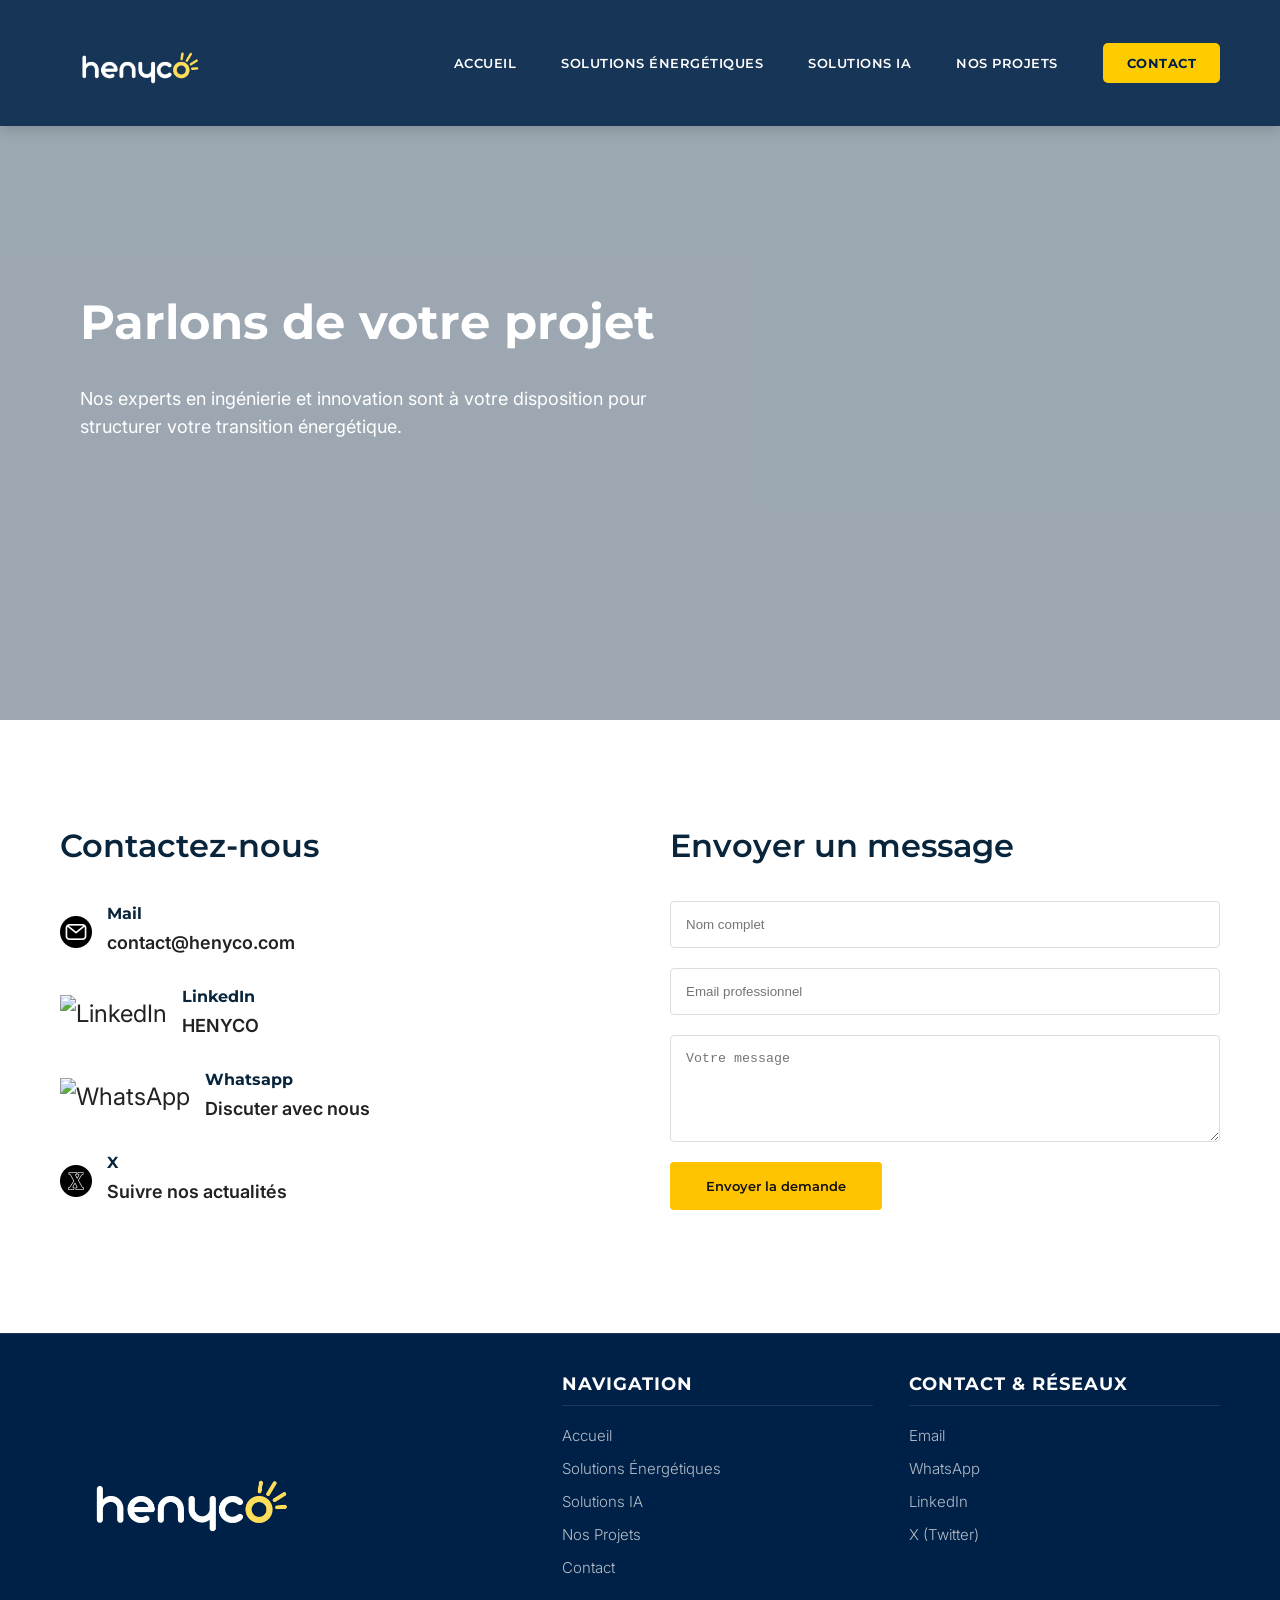
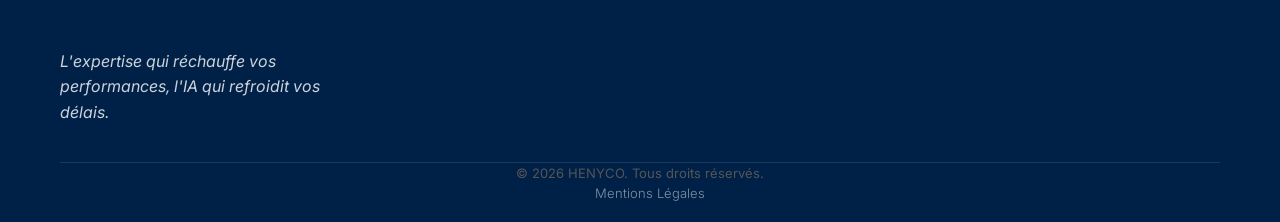
==== contact.html @ 25a0cfe6 "INITIALISE SITE" ====
<!DOCTYPE html>
<html lang="fr">

<head>
    <meta charset="UTF-8">
    <meta name="viewport" content="width=device-width, initial-scale=1.0">
    <title>Contactez-nous | HENYCO</title>
    <link rel="stylesheet" href="style.css">
</head>

<body>

    <nav>
        <div class="logo">
            <a href="index.html"><img src="henyco logo.png" alt="HENYCO Logo"></a>
        </div>
        <ul class="nav-links">
            <li><a href="index.html">Accueil</a></li>
            <li><a href="solutions-energetiques.html">Solutions Énergétiques</a></li>
            <li><a href="solutions-ia.html">Solutions IA</a></li>
            <li><a href="projets.html">Nos Projets</a></li>
            <li><a href="contact.html">Contact</a></li>
        </ul>

    </nav>

    <header class="hero-section">
        <div class="hero-background" style="background-image: url('Couverture pages/Couverture 5.jpg');"></div>
        <div class="hero-content">
            <h1>Parlons de votre projet</h1>
            <p>Nos experts en ingénierie et innovation sont à votre disposition pour structurer votre
                transition énergétique.</p>
        </div>
    </header>

    <main class="section-intro" style="background: white; text-align: left;">
        <div class="container"
            style="max-width: 1200px; display: grid; grid-template-columns: repeat(auto-fit, minmax(300px, 1fr)); gap: 60px;">

            <div class="fade-in">
                <h2>Contactez-nous</h2>
                <div style="margin-top: 30px;">
                    <div style="margin-bottom: 25px; display: flex; align-items: center; gap: 15px;">
                        <span style="font-size: 1.5rem;"><img src="ICONS/MAIL.png" alt="Email"
                                style="width: 32px; vertical-align: middle;"></span>
                        <div>
                            <h4 style="color: var(--primary-color); font-family: 'Montserrat', sans-serif;"> Mail
                            </h4>
                            <p><a href="mailto:contact@henyco.com"
                                    style="color: var(--text-main); font-weight: 600;">contact@henyco.com</a></p>
                        </div>
                    </div>
                    <div style="margin-bottom: 25px; display: flex; align-items: center; gap: 15px;">
                        <span style="font-size: 1.5rem;"><img src="ICONS/LINKEDIN.png" alt="LinkedIn"
                                style="width: 32px; vertical-align: middle;"></span>
                        <div>
                            <h4 style="color: var(--primary-color); font-family: 'Montserrat', sans-serif;"> LinkedIn
                            </h4>
                            <p><a href="https://www.linkedin.com/company/henyco" target="_blank"
                                    style="color: var(--text-main); font-weight: 600;">HENYCO </a></p>
                        </div>
                    </div>
                    <div style="margin-bottom: 25px; display: flex; align-items: center; gap: 15px;">
                        <span style="font-size: 1.5rem;"><img src="ICONS/WHATSAPP.png" alt="WhatsApp"
                                style="width: 32px; vertical-align: middle;"></span>
                        <div>
                            <h4 style="color: var(--primary-color); font-family: 'Montserrat', sans-serif;"> Whatsapp
                            </h4>
                            <p><a href="https://wa.me/21620669007"
                                    style="color: var(--text-main); font-weight: 600;">Discuter avec nous</a></p>
                        </div>
                    </div>
                    <div style="margin-bottom: 25px; display: flex; align-items: center; gap: 15px;">
                        <span style="font-size: 1.5rem;"><img src="ICONS/X.png" alt="X"
                                style="width: 32px; vertical-align: middle;"></span>
                        <div>
                            <h4 style="color: var(--primary-color); font-family: 'Montserrat', sans-serif;"> X </h4>
                            <p><a href="https://x.com/henyco" target="_blank"
                                    style="color: var(--text-main); font-weight: 600;"> Suivre nos actualités</a>
                            </p>
                        </div>
                    </div>
                </div>
            </div>

            <div class="fade-in">
                <h2>Envoyer un message</h2>
                <form style="margin-top: 30px; display: flex; flex-direction: column; gap: 20px;">
                    <input type="text" placeholder="Nom complet"
                        style="padding: 15px; border: 1px solid #DDD; border-radius: 4px;">
                    <input type="email" placeholder="Email professionnel"
                        style="padding: 15px; border: 1px solid #DDD; border-radius: 4px;">

                    <textarea placeholder="Votre message" rows="5"
                        style="padding: 15px; border: 1px solid #DDD; border-radius: 4px;"></textarea>
                    <button type="submit" class="btn-primary" style="width: fit-content;">Envoyer la demande</button>
                </form>
            </div>

        </div>
    </main>

    <footer>
        <div class="footer-container">
            <div class="footer-expertise">
                <div class="footer-logo">
                    <a href="index.html"><img src="henyco logo.png" alt="HENYCO Logo"></a>
                </div>
                <p>L'expertise qui réchauffe vos performances, l'IA qui refroidit vos délais.</p>
            </div>
            <div class="footer-column">
                <h4>Navigation</h4>
                <div class="footer-links">
                    <a href="index.html">Accueil</a>
                    <a href="solutions-energetiques.html">Solutions Énergétiques</a>
                    <a href="solutions-ia.html">Solutions IA</a>
                    <a href="projets.html">Nos Projets</a>
                    <a href="contact.html">Contact</a>
                </div>
            </div>
            <div class="footer-column">
                <h4>Contact & Réseaux</h4>
                <div class="footer-links">
                    <a href="mailto:contact@henyco.com">Email</a>
                    <a href="https://wa.me/21620669007">WhatsApp</a>
                    <a href="https://www.linkedin.com/company/henyco" target="_blank">LinkedIn</a>
                    <a href="https://x.com/henyco" target="_blank">X (Twitter)</a>
                </div>
            </div>
        </div>
        <div class="footer-bottom">
            <div class="copyright">
                <p>© 2026 HENYCO. Tous droits réservés.</p>
            </div>
            <div class="legal-links">
                <a href="#">Mentions Légales</a>
            </div>
        </div>
    </footer>

    <script src="script.js"></script>
    <script>
        const scrollObserver = new IntersectionObserver((entries) => {
            entries.forEach(entry => {
                if (entry.isIntersecting) {
                    entry.target.classList.add('visible');
                }
            });
        }, { threshold: 0.1 });
        document.querySelectorAll('.fade-in').forEach(el => scrollObserver.observe(el));
    </script>
</body>

</html>
---- style.css ----
/* GOOGLE FONTS IMPORT */
@import url('https://fonts.googleapis.com/css2?family=Montserrat:wght@500;600;700&family=Inter:wght@300;400&family=Poppins:wght@500&display=swap');

:root {
    --primary-color: #08253c;
    /* Deep Corporate Blue */
    --accent-color: #FFC300;
    /* Solar Yellow */
    --dark-neutral: #111111;
    --light-bg: #F5F5F5;
    --white: #FFFFFF;
    --text-main: #222222;
    --text-secondary: #555555;
    --transition: all 0.3s ease;
    --header-height: 126px;
    /* Reduced by 0.7 from 180px */
}

* {
    margin: 0;
    padding: 0;
    box-sizing: border-box;
}

body {
    background-color: var(--white);
    color: var(--text-main);
    font-family: 'Inter', sans-serif;
    line-height: 1.6;
    overflow-x: hidden;
    -webkit-font-smoothing: antialiased;
}

/* TYPOGRAPHY */
h1,
h2,
h3 {
    font-family: 'Montserrat', sans-serif;
    color: var(--primary-color);
}

h1 {
    font-weight: 700;
    font-size: 48px;
}

h2 {
    font-weight: 600;
    font-size: 32px;
}

h3 {
    font-family: 'Poppins', sans-serif;
    font-weight: 500;
    font-size: 24px;
}

p {
    font-family: 'Inter', sans-serif;
    font-weight: 400;
    color: var(--text-secondary);
}

a {
    text-decoration: none;
    color: inherit;
    transition: var(--transition);
}

ul {
    list-style: none;
}

/* NAVIGATION */
nav {
    position: fixed;
    top: 0;
    width: 100%;
    height: var(--header-height);
    padding: 0 60px;
    display: flex;
    justify-content: space-between;
    align-items: center;
    background: rgba(0, 33, 71, 0.85);
    /* Midnight Blue with Transparency */
    backdrop-filter: blur(15px);
    /* Frosted Glass Effect */
    -webkit-backdrop-filter: blur(15px);
    box-shadow: 0 4px 12px rgba(0, 0, 0, 0.15);
    z-index: 1000;
}

.logo a {
    display: flex;
    align-items: center;
    padding: 5px 0;
}

.logo img {
    height: 156px;
    /* Increased by 1.5x from 104px */
    transition: var(--transition);
}

.nav-links {
    display: flex;
    gap: 45px;
    align-items: center;
    /* Center items vertically */
    justify-content: flex-end;
}

.nav-links a {
    font-family: 'Montserrat', sans-serif;
    font-weight: 600;
    color: var(--white);
    font-size: 13px;
    letter-spacing: 0.5px;
    text-transform: uppercase;
    position: relative;
    padding: 10px 0;
}

/* Hover underline for regular links */
.nav-links li:not(:last-child) a::after {
    content: '';
    position: absolute;
    bottom: 0;
    left: 0;
    width: 0;
    height: 2px;
    background-color: #FFCC00;
    transition: width 0.3s ease;
}

.nav-links li:not(:last-child) a:hover {
    color: #FFCC00;
}

.nav-links li:not(:last-child) a:hover::after {
    width: 100%;
}

/* CONTACT CTA BUTTON */
.nav-links li:last-child a {
    background-color: #FFCC00;
    color: #002147 !important;
    padding: 12px 24px;
    border-radius: 5px;
    font-weight: 700;
    transition: transform 0.3s ease, background-color 0.3s ease, box-shadow 0.3s ease;
}

.nav-links li:last-child a:hover {
    transform: scale(1.05);
    background-color: #FFD633;
    box-shadow: 0 4px 15px rgba(255, 204, 0, 0.3);
}

.nav-links li:last-child a::after {
    display: none;
    /* Remove underline for CTA button */
}



/* HERO SECTION */
.hero-section {
    position: relative;
    color: #FFFFFF;
    text-align: left;
    padding: var(--header-height) 80px 80px;
    min-height: 80vh;
    display: flex;
    flex-direction: column;
    justify-content: center;
    overflow: hidden;
}

.hero-background {
    position: absolute;
    top: 0;
    left: 0;
    width: 100%;
    height: 100%;
    background-image: url('Couverture pages/Couverture 1.jpg');
    background-size: cover;
    background-position: center;
    z-index: -1;
    animation: slowZoom 15s ease-in-out infinite alternate;
}

.hero-background::after {
    content: '';
    position: absolute;
    top: 0;
    left: 0;
    width: 100%;
    height: 100%;
    background: rgba(8, 37, 60, 0.4);
    /* Increased overlay for better contrast */
}

.transparency-filter {
    opacity: 0.5;
    transition: var(--transition);
}

.transparency-filter:hover {
    opacity: 1;
}

@keyframes slowZoom {
    from {
        transform: scale(1);
    }

    to {
        transform: scale(1.3);
    }
}

.hero-content {
    position: relative;
    z-index: 1;
}

.hero-section h1 {
    color: #ffffff;
    margin-bottom: 24px;
    max-width: 800px;
}

.hero-section p {
    color: #ffffff;
    font-size: 18px;
    max-width: 640px;
    margin-bottom: 40px;
}

.btn-primary {
    background-color: var(--accent-color);
    color: var(--dark-neutral);
    font-family: 'Montserrat', sans-serif;
    font-weight: 600;
    padding: 16px 36px;
    border-radius: 4px;
    display: inline-block;
    transition: transform 0.3s ease, box-shadow 0.3s ease;
    border: none;
    cursor: pointer;
}

.btn-primary:hover {
    transform: scale(1.05);
    box-shadow: 0 8px 20px rgba(255, 195, 0, 0.3);
}

/* SECTION INTRO */
.section-intro {
    background: var(--light-bg);
    padding: 100px 60px;
    text-align: center;
}

.section-intro .container {
    max-width: 900px;
    margin: 0 auto;
}

.section-intro h2 {
    margin-bottom: 24px;
}

.section-intro p {
    font-size: 18px;
    line-height: 1.8;
}

/* SERVICES GRID */
.services-grid {
    display: grid;
    grid-template-columns: repeat(auto-fit, minmax(300px, 1fr));
    gap: 40px;
    padding: 100px 60px;
    background: var(--white);
    max-width: 1400px;
    margin: 0 auto;
}

.services-card {
    background: rgba(255, 255, 255, 0.05);
    /* Very light background for glassmorphism */
    backdrop-filter: blur(12px);
    -webkit-backdrop-filter: blur(12px);
    border: 1px solid rgba(255, 255, 255, 0.1);
    border-radius: 12px;
    padding: 40px;
    transition: transform 0.3s ease, box-shadow 0.3s ease, background 0.3s ease;
    border-top: 4px solid transparent;
}

.services-card:hover {
    transform: translateY(-8px);
    box-shadow: 0 12px 30px rgba(0, 0, 0, 0.4);
    border-top-color: var(--accent-color);
    background: rgba(255, 255, 255, 0.1);
}

.services-card ul {
    margin-top: 15px;
    list-style: none;
}

.services-card li {
    font-size: 14px;
    color: var(--text-secondary);
    position: relative;
    padding-left: 20px;
    margin-bottom: 8px;
}

.services-card li::before {
    content: '→';
    position: absolute;
    left: 0;
    color: var(--accent-color);
}

.services-card h3 {
    margin-bottom: 16px;
    font-size: 22px;
}

.services-card p {
    font-size: 16px;
}

/* FEATURES / VALUE PROPOSITION */
.features-section {
    padding: 100px 60px;
    background: var(--white);
}

.feature-block {
    display: flex;
    align-items: center;
    gap: 60px;
    margin-bottom: 80px;
}

.feature-block:nth-child(even) {
    flex-direction: row-reverse;
}

.feature-content {
    flex: 1;
}

.feature-image {
    flex: 1;
    height: 400px;
    background: #E0E0E0;
    border-radius: 12px;
    overflow: hidden;
}

/* CTA FINAL */
.cta-final {
    background: var(--primary-color);
    color: var(--white);
    text-align: center;
    padding: 60px 60px;
}

.cta-final h2 {
    color: var(--white);
    margin-bottom: 32px;
}

footer {
    padding: 36px 60px 18px;
    /* Reduced by 0.6 from 60px 60px 30px */
    background: #002147;
    color: #FFFFFF;
    border-top: 0.5px solid rgba(255, 255, 255, 0.1);
    font-family: 'Inter', sans-serif;
    font-weight: 300;
    /* Inter Light */
}

.footer-container {
    display: grid;
    grid-template-columns: 1.5fr 1fr 1fr;
    /* Expertise gets more room */
    gap: 36px;
    max-width: 1400px;
    margin: 0 auto 36px auto;
}

.footer-expertise .footer-logo img {
    height: 256px;
    /* Increased by 2x from 128px */
    margin-bottom: 15px;
}

.footer-expertise p {
    color: rgba(255, 255, 255, 0.8);
    font-size: 16px;
    line-height: 1.6;
    max-width: 300px;
    font-style: italic;
}

.footer-column h4 {
    margin-bottom: 18px;
    font-family: 'Montserrat', sans-serif;
    font-size: 18px;
    color: var(--white);
    text-transform: uppercase;
    letter-spacing: 1px;
    border-bottom: 0.5px solid rgba(255, 255, 255, 0.1);
    padding-bottom: 6px;
}

.footer-links {
    display: flex;
    flex-direction: column;
    gap: 9px;
}

.footer-links a {
    color: rgba(255, 255, 255, 0.7);
    transition: var(--transition);
    font-size: 15px;
}

.footer-links a:hover {
    color: var(--accent-color);
    transform: translateX(5px);
}

.social-icons {
    display: flex;
    gap: 25px;
    align-items: center;
    margin-top: 10px;
}

.social-icons a {
    transition: var(--transition);
    display: flex;
    align-items: center;
    justify-content: center;
}

.social-icons svg,
.social-icons img {
    width: 32px;
    height: 32px;
    fill: none;
    stroke: #FFFFFF;
    stroke-width: 1.5;
    transition: transform 0.3s ease, stroke 0.3s ease, filter 0.3s ease;
}

.social-icons a:hover svg {
    stroke: var(--accent-color);
    transform: translateY(-3px);
}

.social-icons a:hover img {
    transform: translateY(-3px);
    filter: invert(79%) sepia(82%) saturate(1478%) hue-rotate(352deg) brightness(101%) contrast(105%);
    /* Yellow #FFC300 */
}

.footer-bottom {
    text-align: center;
    margin: 0 auto;
    font-size: 13px;
    color: rgba(255, 255, 255, 0.5);
    border-top: 0.5px solid rgba(255, 255, 255, 0.1);
}

.footer-bottom a {
    margin-left: 20px;
    transition: var(--transition);
}

.footer-bottom a:hover {
    color: var(--white);
}

@media (max-width: 992px) {
    .footer-container {
        grid-template-columns: 1fr 1fr;
    }
}

@media (max-width: 768px) {
    .footer-container {
        grid-template-columns: 1fr;
        gap: 40px;
    }

    .footer-bottom {
        flex-direction: column;
        gap: 15px;
    }
}

.partners-section {
    padding: 60px;
    text-align: center;
    background: var(--white);
    border-top: 1px solid #EEE;
}

.partners-grid {
    display: flex;
    justify-content: center;
    align-items: center;
    gap: 60px;
    flex-wrap: wrap;
    margin-top: 40px;
}

.partners-grid img {
    height: 40px;
    filter: grayscale(1);
    opacity: 0.5;
    transition: var(--transition);
}

.partners-grid img:hover {
    filter: grayscale(0);
    opacity: 1;
}

/* ANIMATIONS */
.fade-in {
    opacity: 0;
    transform: translateY(30px);
    transition: opacity 0.8s ease-out, transform 0.8s ease-out;
}

.fade-in.visible {
    opacity: 1;
    transform: translateY(0);
}

/* RESPONSIVE */

/* RESPONSIVE */
@media (max-width: 992px) {
    .hero-section {
        padding: 120px 40px;
    }

    .hero-section h1 {
        font-size: 36px;
    }

    .feature-block {
        flex-direction: column !important;
        gap: 40px;
    }
}

@media (max-width: 768px) {
    nav {
        padding: 1rem 30px;
    }

    .nav-links {
        display: none;
    }

    .section-intro,
    .services-grid,
    .cta-final {
        padding: 80px 30px;
    }
}

/* PROJECTS GRID */
.projects-grid {
    display: grid;
    grid-template-columns: repeat(auto-fit, minmax(350px, 1fr));
    gap: 30px;
    padding: 60px;
}

.project-card {
    border-radius: 12px;
    overflow: hidden;
    box-shadow: 0 10px 30px rgba(0, 0, 0, 0.1);
    transition: var(--transition);
}

.project-card:hover {
    transform: scale(1.02);
}

.project-img {
    height: 240px;
    background-size: cover;
    background-position: center;
}

.project-info {
    padding: 24px;
    background: white;
}

.social-icons .icon-x {
    transform: scale(0.85);
}

.social-icons a:hover .icon-x {
    transform: translateY(-3px) scale(0.85);
}

/* CONTACT PAGE REDESIGN */
.contact-page {
    background-color: #FFFFFF;
    padding-top: var(--header-height);
    min-height: 100vh;
    display: flex;
    flex-direction: column;
}

.contact-header {
    text-align: center;
    padding: 60px 20px;
    max-width: 800px;
    margin: 0 auto;
}

.contact-header h1 {
    font-size: 42px;
    margin-bottom: 20px;
    color: var(--primary-color);
}

.contact-header p {
    font-size: 18px;
    color: var(--text-secondary);
}

.contact-split-container {
    display: flex;
    flex: 1;
    max-width: 1200px;
    margin: 0 auto;
    width: 100%;
}

.contact-info-side {
    flex: 1;
    display: flex;
    justify-content: center;
    align-items: center;
    border-right: 0.5px solid #EEEEEE;
    padding: 60px;
}

.vertical-socials {
    display: flex;
    flex-direction: column;
    gap: 40px;
    align-items: center;
}

.vertical-socials a svg {
    width: 32px;
    height: 32px;
    stroke: var(--primary-color);
    stroke-width: 1.5;
    transition: var(--transition);
}

.vertical-socials a:hover svg {
    stroke: var(--accent-color);
    transform: scale(1.1);
}

.contact-form-side {
    flex: 1;
    padding: 60px;
    display: flex;
    flex-direction: column;
    justify-content: center;
}

.minimal-form {
    display: flex;
    flex-direction: column;
    gap: 30px;
}

.form-group {
    position: relative;
}

.minimal-form input,
.minimal-form select,
.minimal-form textarea {
    width: 100%;
    padding: 12px 0;
    border: none;
    border-bottom: 1px solid #DDDDDD;
    background: transparent;
    font-family: 'Inter', sans-serif;
    font-size: 16px;
    color: var(--text-main);
    transition: border-color 0.3s ease;
    outline: none;
}

.minimal-form input:focus,
.minimal-form select:focus,
.minimal-form textarea:focus {
    border-bottom-color: var(--accent-color);
}

.minimal-form select {
    cursor: pointer;
    color: #888888;
}

.minimal-form select:not([value=""]) {
    color: var(--text-main);
}

@media (max-width: 768px) {
    .contact-split-container {
        flex-direction: column;
    }

    .contact-info-side {
        border-right: none;
        border-bottom: 0.5px solid #EEEEEE;
        padding: 40px;
    }

    .vertical-socials {
        flex-direction: row;
        justify-content: center;
    }
}
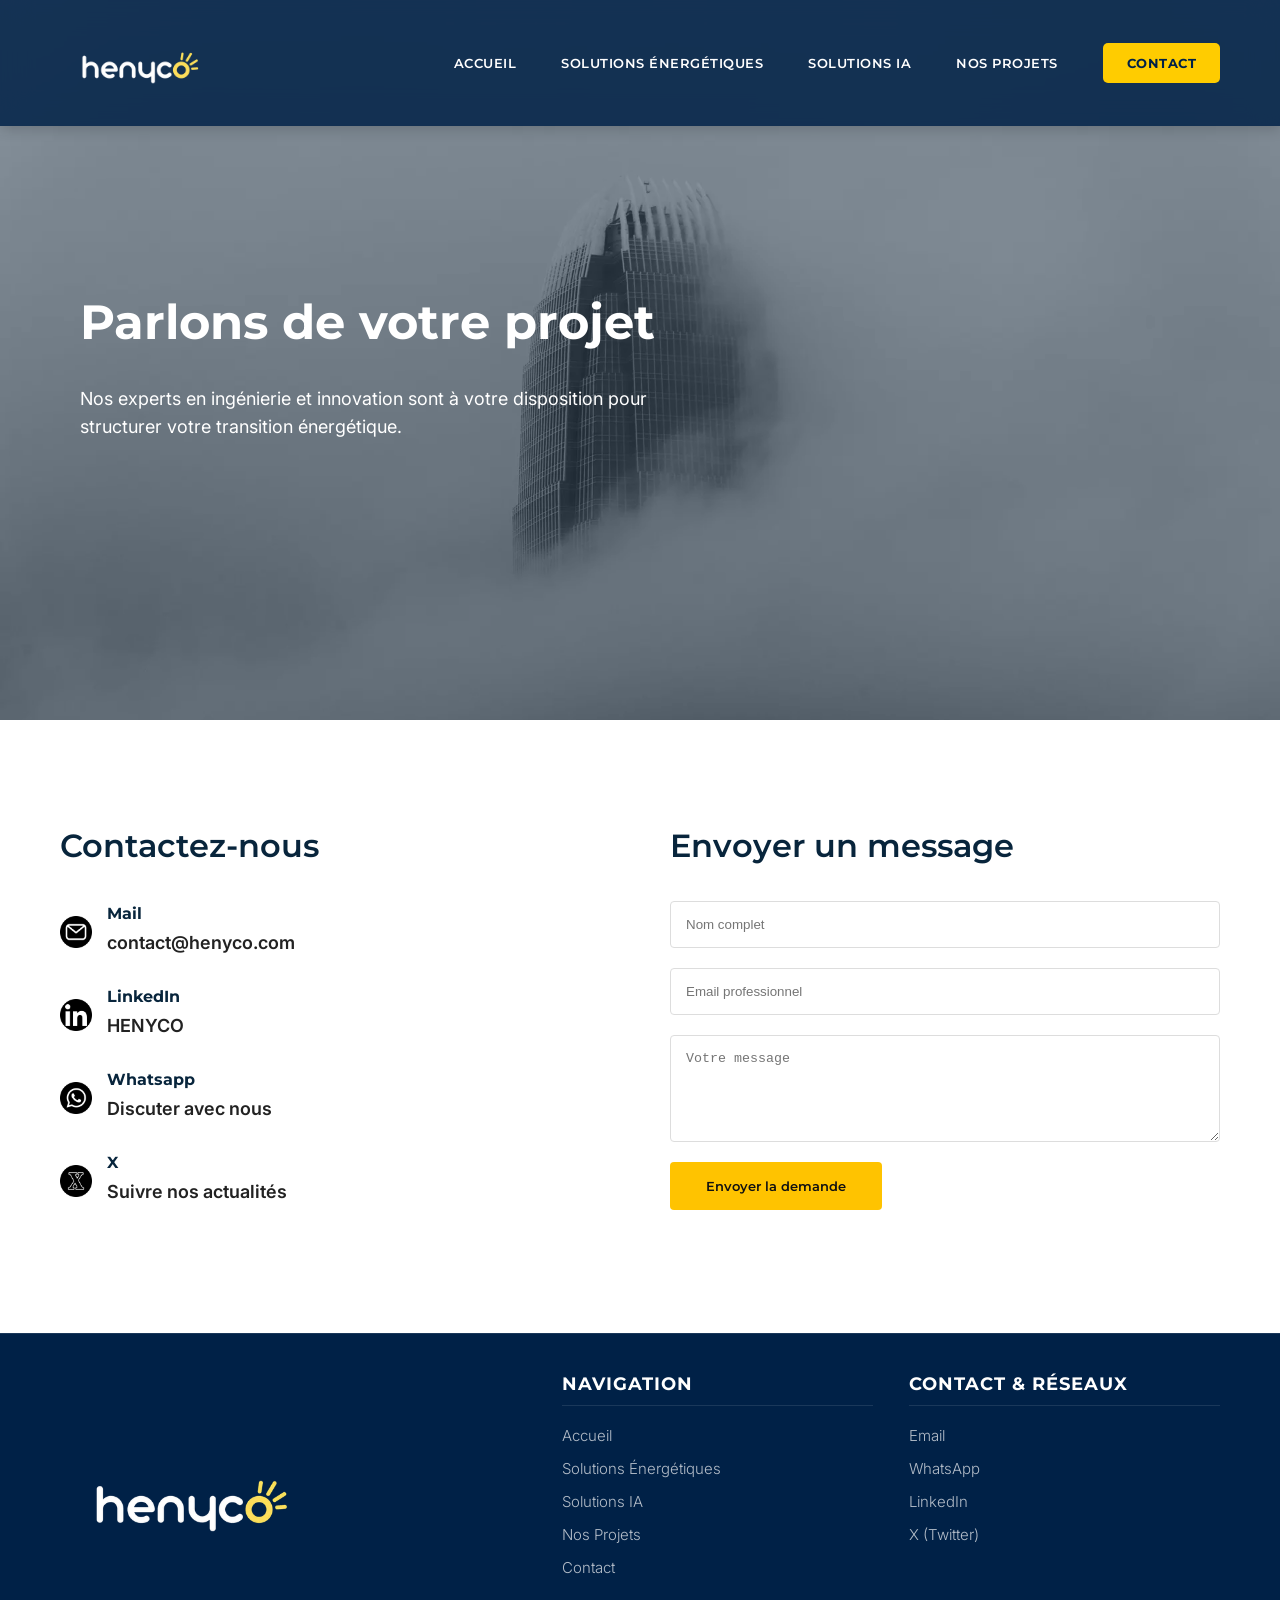
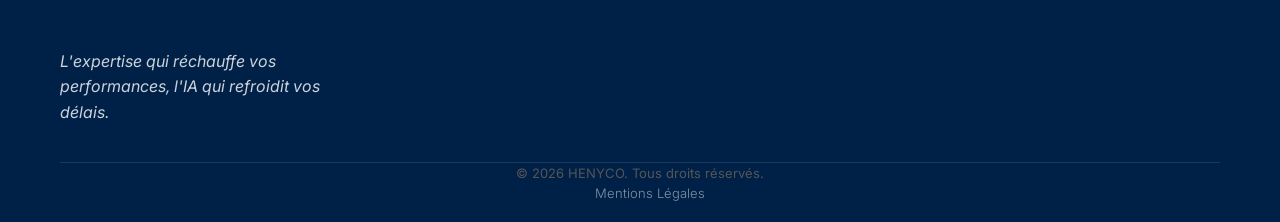
==== commit c75ad62d: "reduce images size" ====
--- a/contact.html
+++ b/contact.html
@@ -12,7 +12,7 @@
 
     <nav>
         <div class="logo">
-            <a href="index.html"><img src="henyco logo.png" alt="HENYCO Logo"></a>
+            <a href="index.html"><img src="henyco logo.webp" alt="HENYCO Logo"></a>
         </div>
         <ul class="nav-links">
             <li><a href="index.html">Accueil</a></li>
@@ -25,7 +25,8 @@
     </nav>
 
     <header class="hero-section">
-        <div class="hero-background" style="background-image: url('Couverture pages/Couverture 5.jpg');"></div>
+        <div class="hero-background" style="background-image: url('Couverture pages/Couverture 5.webp');">
+        </div>
         <div class="hero-content">
             <h1>Parlons de votre projet</h1>
             <p>Nos experts en ingénierie et innovation sont à votre disposition pour structurer votre
@@ -41,7 +42,7 @@
                 <h2>Contactez-nous</h2>
                 <div style="margin-top: 30px;">
                     <div style="margin-bottom: 25px; display: flex; align-items: center; gap: 15px;">
-                        <span style="font-size: 1.5rem;"><img src="ICONS/MAIL.png" alt="Email"
+                        <span style="font-size: 1.5rem;"><img src="ICONS/MAIL.webp" alt="Email"
                                 style="width: 32px; vertical-align: middle;"></span>
                         <div>
                             <h4 style="color: var(--primary-color); font-family: 'Montserrat', sans-serif;"> Mail
@@ -51,7 +52,7 @@
                         </div>
                     </div>
                     <div style="margin-bottom: 25px; display: flex; align-items: center; gap: 15px;">
-                        <span style="font-size: 1.5rem;"><img src="ICONS/LINKEDIN.png" alt="LinkedIn"
+                        <span style="font-size: 1.5rem;"><img src="ICONS/LINKEDIN.webp" alt="LinkedIn"
                                 style="width: 32px; vertical-align: middle;"></span>
                         <div>
                             <h4 style="color: var(--primary-color); font-family: 'Montserrat', sans-serif;"> LinkedIn
@@ -61,7 +62,7 @@
                         </div>
                     </div>
                     <div style="margin-bottom: 25px; display: flex; align-items: center; gap: 15px;">
-                        <span style="font-size: 1.5rem;"><img src="ICONS/WHATSAPP.png" alt="WhatsApp"
+                        <span style="font-size: 1.5rem;"><img src="ICONS/WHATSAPP.webp" alt="WhatsApp"
                                 style="width: 32px; vertical-align: middle;"></span>
                         <div>
                             <h4 style="color: var(--primary-color); font-family: 'Montserrat', sans-serif;"> Whatsapp
@@ -71,7 +72,7 @@
                         </div>
                     </div>
                     <div style="margin-bottom: 25px; display: flex; align-items: center; gap: 15px;">
-                        <span style="font-size: 1.5rem;"><img src="ICONS/X.png" alt="X"
+                        <span style="font-size: 1.5rem;"><img src="ICONS/X.webp" alt="X"
                                 style="width: 32px; vertical-align: middle;"></span>
                         <div>
                             <h4 style="color: var(--primary-color); font-family: 'Montserrat', sans-serif;"> X </h4>
@@ -104,7 +105,7 @@
         <div class="footer-container">
             <div class="footer-expertise">
                 <div class="footer-logo">
-                    <a href="index.html"><img src="henyco logo.png" alt="HENYCO Logo"></a>
+                    <a href="index.html"><img src="henyco logo.webp" alt="HENYCO Logo"></a>
                 </div>
                 <p>L'expertise qui réchauffe vos performances, l'IA qui refroidit vos délais.</p>
             </div>
--- a/style.css
+++ b/style.css
@@ -183,7 +183,7 @@
     left: 0;
     width: 100%;
     height: 100%;
-    background-image: url('Couverture pages/Couverture 1.jpg');
+    background-image: url('Couverture pages/Couverture 1.webp');
     background-size: cover;
     background-position: center;
     z-index: -1;
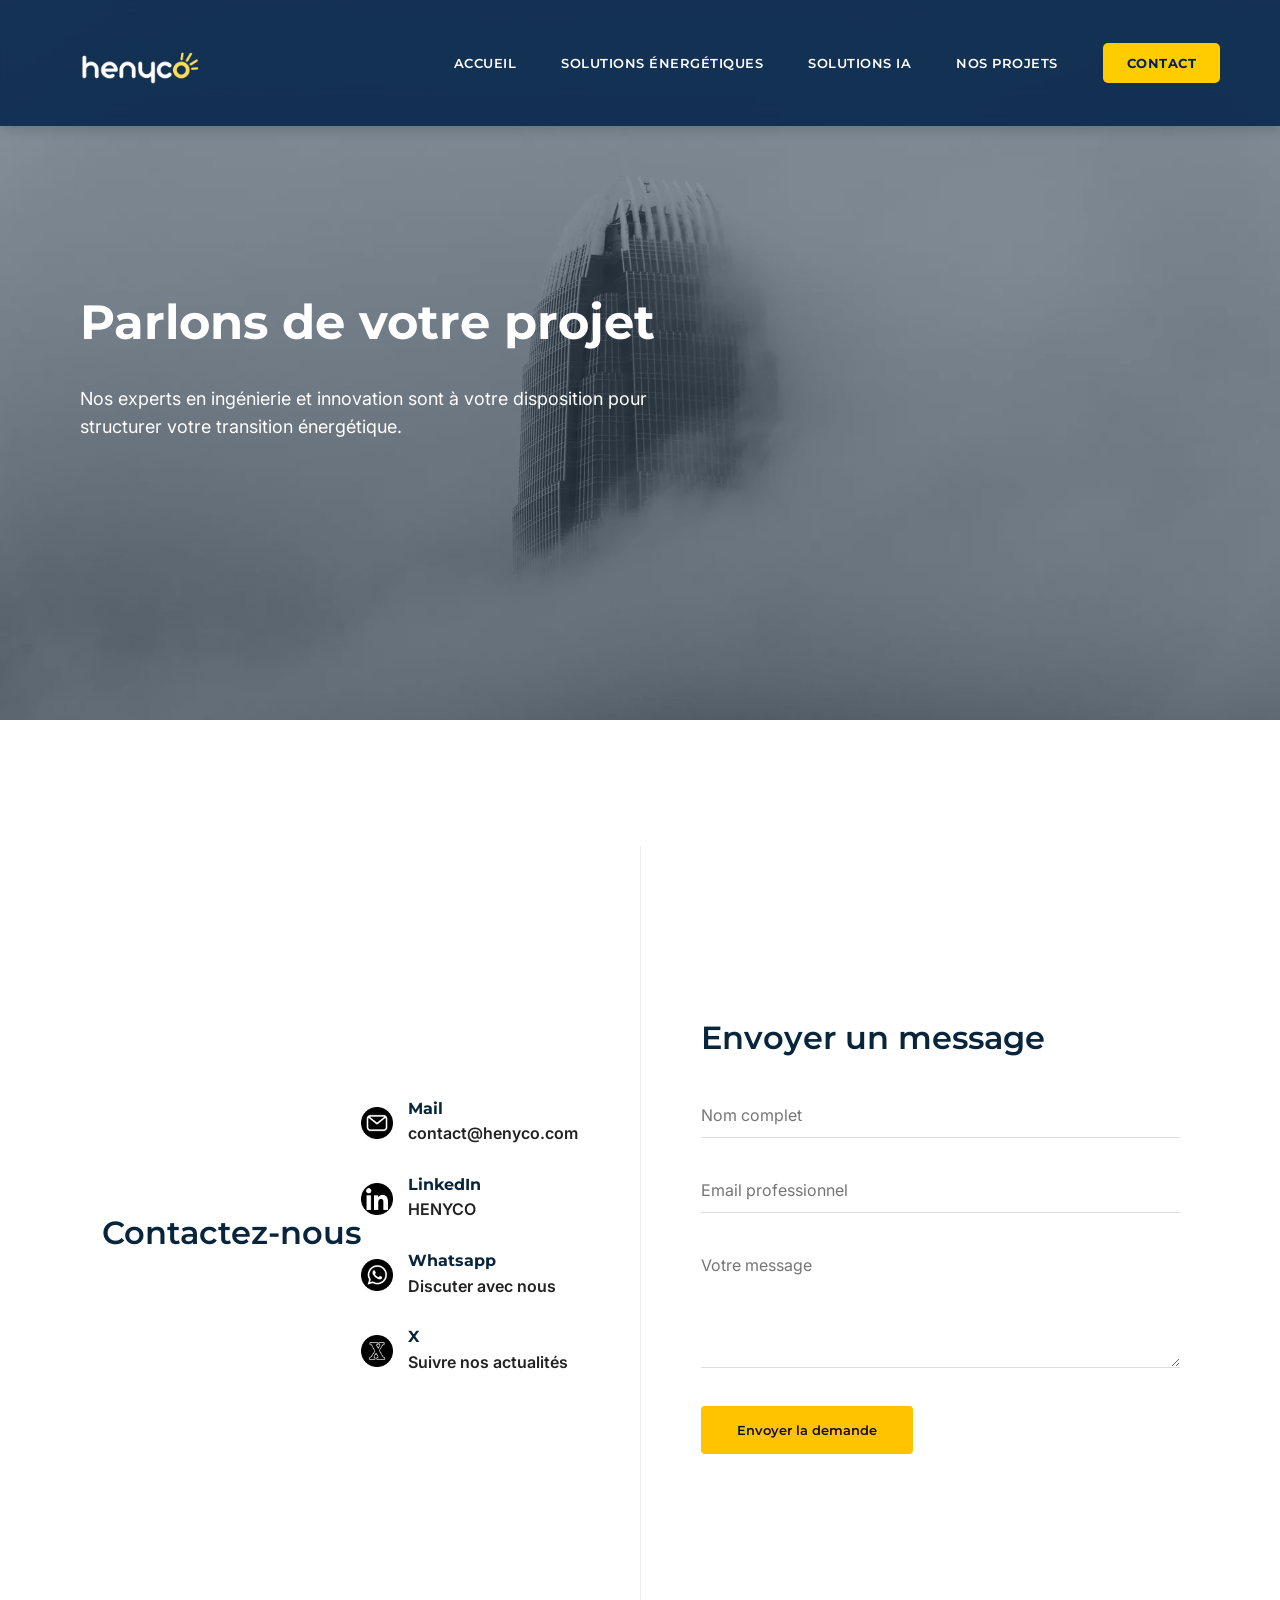
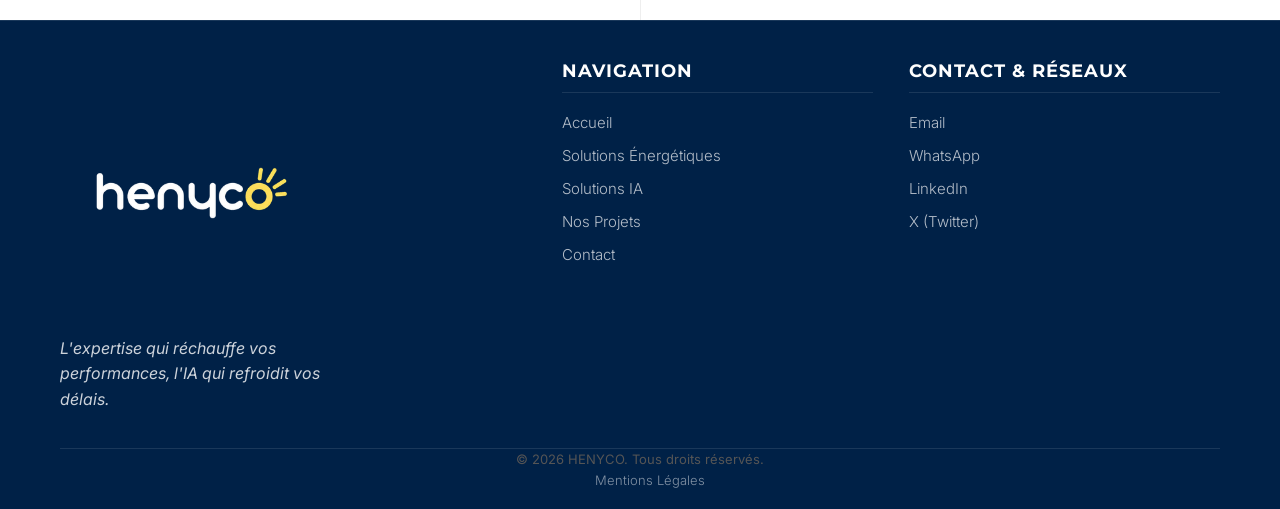
==== commit 0a01163f: "Update code" ====
--- a/contact.html
+++ b/contact.html
@@ -34,11 +34,10 @@
         </div>
     </header>
 
-    <main class="section-intro" style="background: white; text-align: left;">
-        <div class="container"
-            style="max-width: 1200px; display: grid; grid-template-columns: repeat(auto-fit, minmax(300px, 1fr)); gap: 60px;">
+    <main class="contact-page">
+        <div class="contact-split-container">
 
-            <div class="fade-in">
+            <div class="contact-info-side fade-in">
                 <h2>Contactez-nous</h2>
                 <div style="margin-top: 30px;">
                     <div style="margin-bottom: 25px; display: flex; align-items: center; gap: 15px;">
@@ -84,16 +83,18 @@
                 </div>
             </div>
 
-            <div class="fade-in">
+            <div class="contact-form-side fade-in">
                 <h2>Envoyer un message</h2>
-                <form style="margin-top: 30px; display: flex; flex-direction: column; gap: 20px;">
-                    <input type="text" placeholder="Nom complet"
-                        style="padding: 15px; border: 1px solid #DDD; border-radius: 4px;">
-                    <input type="email" placeholder="Email professionnel"
-                        style="padding: 15px; border: 1px solid #DDD; border-radius: 4px;">
-
-                    <textarea placeholder="Votre message" rows="5"
-                        style="padding: 15px; border: 1px solid #DDD; border-radius: 4px;"></textarea>
+                <form class="minimal-form" style="margin-top: 30px;">
+                    <div class="form-group">
+                        <input type="text" placeholder="Nom complet">
+                    </div>
+                    <div class="form-group">
+                        <input type="email" placeholder="Email professionnel">
+                    </div>
+                    <div class="form-group">
+                        <textarea placeholder="Votre message" rows="5"></textarea>
+                    </div>
                     <button type="submit" class="btn-primary" style="width: fit-content;">Envoyer la demande</button>
                 </form>
             </div>
--- a/style.css
+++ b/style.css
@@ -735,18 +735,171 @@
 }
 
 @media (max-width: 768px) {
+
+    /* 1. Header & Navigation */
+    nav {
+        height: 70px !important;
+        padding: 0 20px !important;
+        justify-content: space-between;
+    }
+
+    .logo img {
+        height: 50px !important;
+        /* Scale logo to fit 70px header */
+        width: auto;
+    }
+
+    .burger {
+        display: flex !important;
+        flex-direction: column;
+        gap: 6px;
+        cursor: pointer;
+        z-index: 1001;
+    }
+
+    .burger span {
+        display: block;
+        width: 30px;
+        height: 3px;
+        background-color: var(--white);
+        transition: var(--transition);
+        border-radius: 2px;
+    }
+
+    /* Burger Animation when active */
+    .burger.active span:nth-child(1) {
+        transform: translateY(9px) rotate(45deg);
+    }
+
+    .burger.active span:nth-child(2) {
+        opacity: 0;
+    }
+
+    .burger.active span:nth-child(3) {
+        transform: translateY(-9px) rotate(-45deg);
+    }
+
+    .nav-links {
+        position: fixed;
+        top: 0;
+        right: -100%;
+        width: 100%;
+        /* Elegant full screen or 80%. Let's go with 100% for elegance as requested */
+        height: 100vh;
+        background: rgba(0, 33, 71, 0.98);
+        /* Deep blue overlay */
+        backdrop-filter: blur(10px);
+        display: flex !important;
+        flex-direction: column !important;
+        justify-content: center;
+        align-items: center;
+        gap: 40px !important;
+        transition: 0.5s cubic-bezier(0.4, 0, 0.2, 1);
+        z-index: 1000;
+    }
+
+    .nav-links.active {
+        right: 0;
+    }
+
+    .nav-links a {
+        font-size: 20px !important;
+        color: var(--white) !important;
+    }
+
+    /* 2. Grids & Layout */
+    div[style*="display: grid"],
+    div[style*="display: flex"],
+    .services-grid,
+    .projects-grid,
+    .footer-container,
+    .feature-block,
+    .partners-grid,
     .contact-split-container {
-        flex-direction: column;
-    }
-
+        display: flex !important;
+        flex-direction: column !important;
+        width: 100% !important;
+        padding: 20px !important;
+        gap: 40px !important;
+    }
+
+    section {
+        padding: 60px 20px !important;
+    }
+
+    /* 3. Hero Section */
+    .hero-section {
+        padding: 100px 20px 60px !important;
+        min-height: 60vh !important;
+        text-align: center !important;
+    }
+
+    .hero-section h1 {
+        font-size: 28px !important;
+        line-height: 1.2;
+    }
+
+    .hero-section p {
+        font-size: 16px !important;
+        margin-bottom: 30px;
+    }
+
+    .hero-background {
+        background-position: center !important;
+    }
+
+    /* 4. Contact Page Stacking */
     .contact-info-side {
-        border-right: none;
-        border-bottom: 0.5px solid #EEEEEE;
-        padding: 40px;
+        order: 1;
+        /* Icons above */
+        border-bottom: 1px solid rgba(255, 255, 255, 0.1);
+        padding: 40px 0 !important;
+        border-right: none !important;
     }
 
     .vertical-socials {
-        flex-direction: row;
+        flex-direction: row !important;
+        justify-content: center !important;
+        gap: 30px !important;
+    }
+
+    .contact-form-side {
+        order: 2;
+        /* Form below */
+        padding: 40px 0 !important;
+    }
+
+    .contact-form-side form {
+        width: 100% !important;
+    }
+
+    /* 5. Interactive Elements */
+    .btn-primary,
+    .nav-links li:last-child a {
+        padding: 20px 40px !important;
+        font-size: 16px !important;
+        width: 100% !important;
+        max-width: 300px;
+        text-align: center;
+        margin: 0 auto;
+        display: block;
+    }
+
+    /* Footer adjustments */
+    .footer-expertise {
+        text-align: center;
+    }
+
+    .footer-expertise img {
+        height: 100px !important;
+        margin-bottom: 20px;
+    }
+
+    .footer-column {
+        text-align: center;
+    }
+
+    .social-icons {
         justify-content: center;
     }
 }
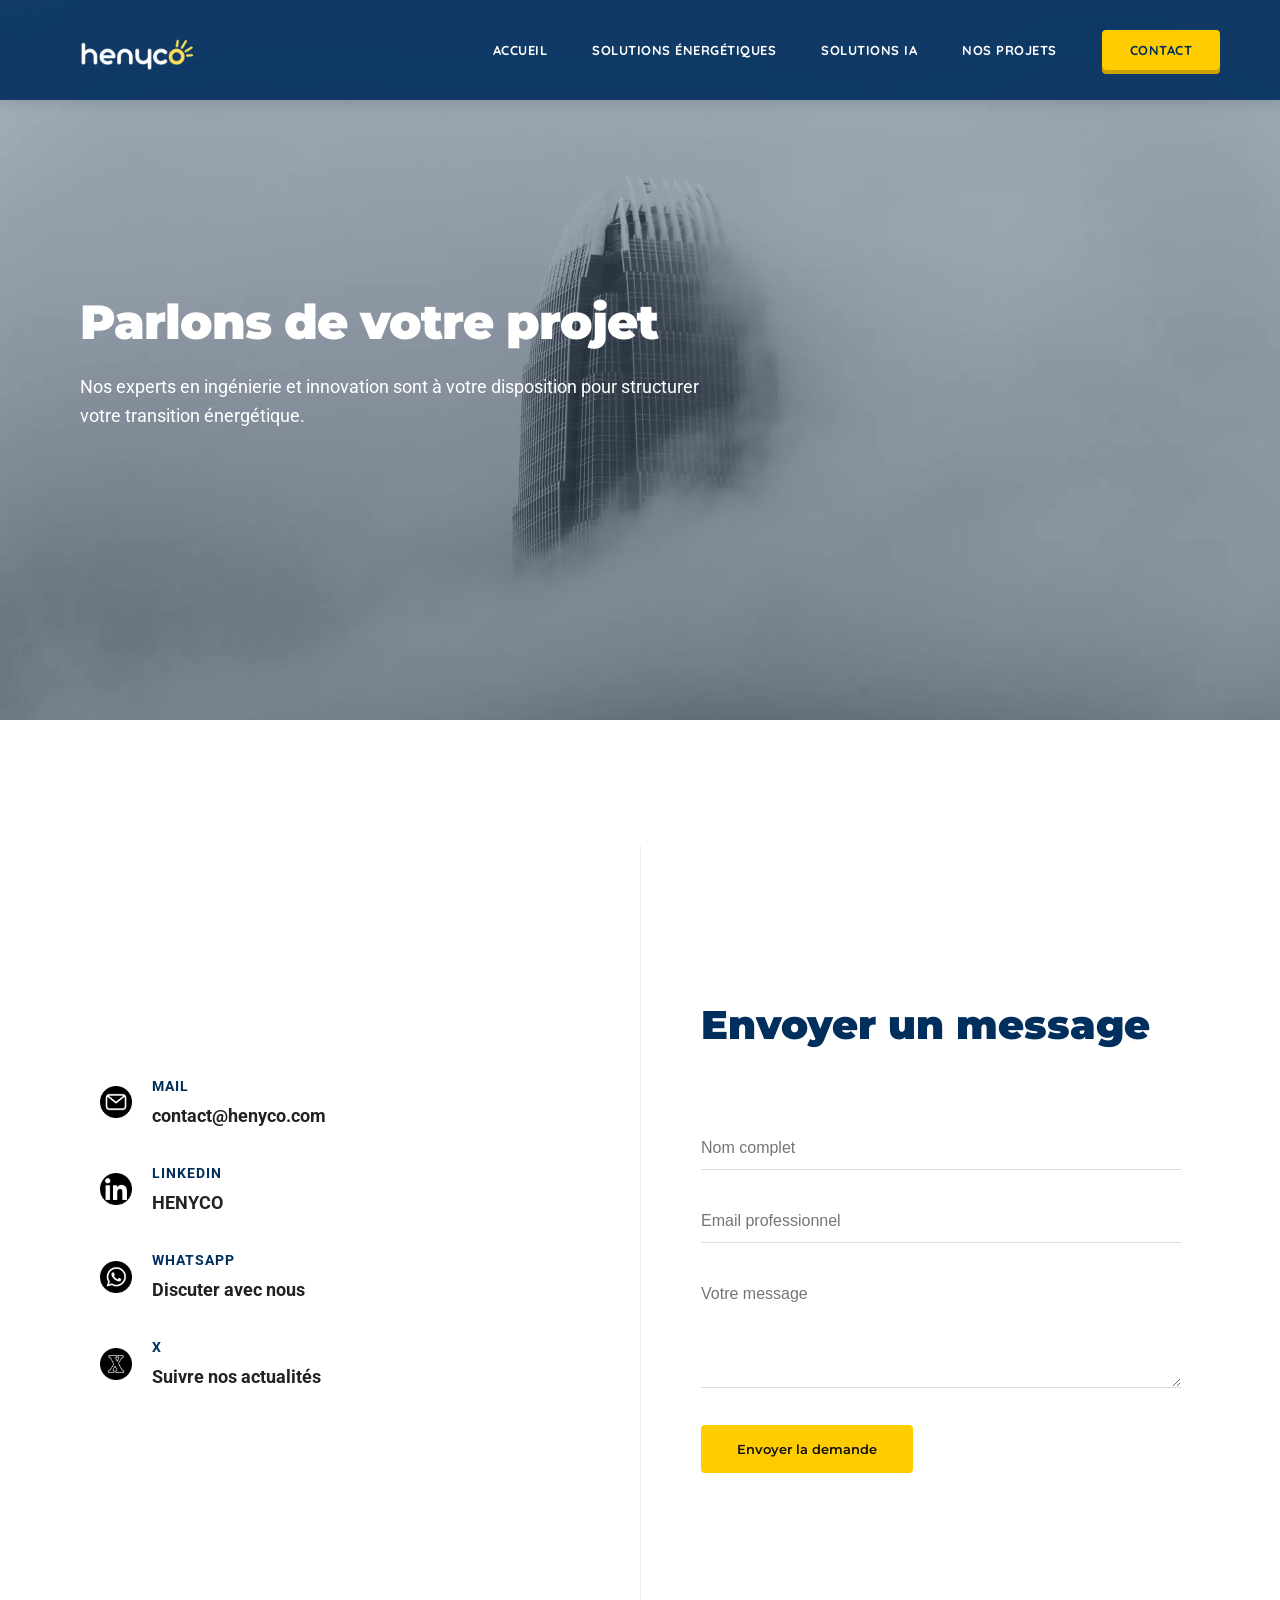
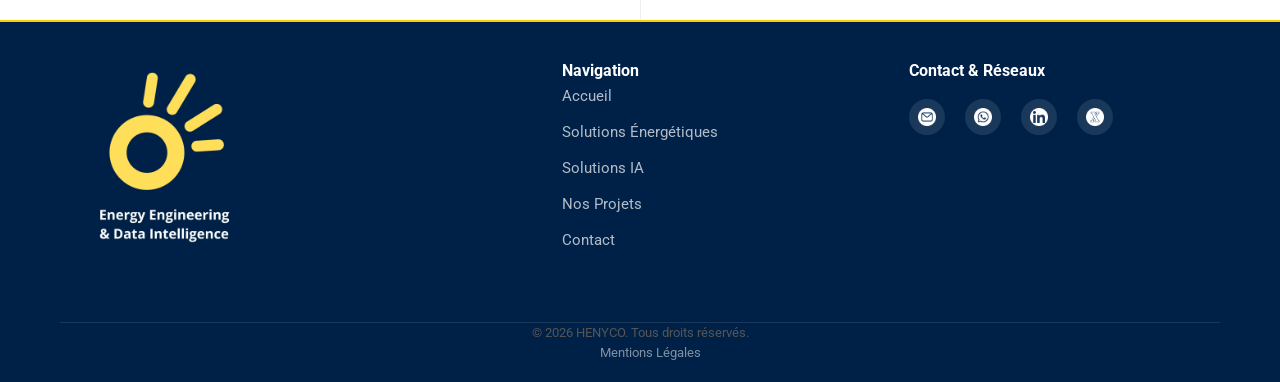
==== commit 2620d2f1: "update all" ====
--- a/contact.html
+++ b/contact.html
@@ -28,8 +28,9 @@
         <div class="hero-background" style="background-image: url('Couverture pages/Couverture 5.webp');">
         </div>
         <div class="hero-content">
-            <h1>Parlons de votre projet</h1>
-            <p>Nos experts en ingénierie et innovation sont à votre disposition pour structurer votre
+            <h1 class="fade-in">Parlons de votre projet</h1>
+            <p class="fade-in" style="transition-delay: 0.2s;">Nos experts en ingénierie et innovation sont à votre
+                disposition pour structurer votre
                 transition énergétique.</p>
         </div>
     </header>
@@ -38,46 +39,33 @@
         <div class="contact-split-container">
 
             <div class="contact-info-side fade-in">
-                <h2>Contactez-nous</h2>
-                <div style="margin-top: 30px;">
-                    <div style="margin-bottom: 25px; display: flex; align-items: center; gap: 15px;">
-                        <span style="font-size: 1.5rem;"><img src="ICONS/MAIL.webp" alt="Email"
-                                style="width: 32px; vertical-align: middle;"></span>
-                        <div>
-                            <h4 style="color: var(--primary-color); font-family: 'Montserrat', sans-serif;"> Mail
-                            </h4>
-                            <p><a href="mailto:contact@henyco.com"
-                                    style="color: var(--text-main); font-weight: 600;">contact@henyco.com</a></p>
+                <div class="contact-methods">
+                    <div class="contact-method-item">
+                        <span class="icon-wrapper"><img src="ICONS/MAIL.webp" alt="Email"></span>
+                        <div class="method-text">
+                            <h4>Mail</h4>
+                            <p><a href="mailto:contact@henyco.com">contact@henyco.com</a></p>
                         </div>
                     </div>
-                    <div style="margin-bottom: 25px; display: flex; align-items: center; gap: 15px;">
-                        <span style="font-size: 1.5rem;"><img src="ICONS/LINKEDIN.webp" alt="LinkedIn"
-                                style="width: 32px; vertical-align: middle;"></span>
-                        <div>
-                            <h4 style="color: var(--primary-color); font-family: 'Montserrat', sans-serif;"> LinkedIn
-                            </h4>
-                            <p><a href="https://www.linkedin.com/company/henyco" target="_blank"
-                                    style="color: var(--text-main); font-weight: 600;">HENYCO </a></p>
+                    <div class="contact-method-item">
+                        <span class="icon-wrapper"><img src="ICONS/LINKEDIN.webp" alt="LinkedIn"></span>
+                        <div class="method-text">
+                            <h4>LinkedIn</h4>
+                            <p><a href="https://www.linkedin.com/company/henyco" target="_blank">HENYCO</a></p>
                         </div>
                     </div>
-                    <div style="margin-bottom: 25px; display: flex; align-items: center; gap: 15px;">
-                        <span style="font-size: 1.5rem;"><img src="ICONS/WHATSAPP.webp" alt="WhatsApp"
-                                style="width: 32px; vertical-align: middle;"></span>
-                        <div>
-                            <h4 style="color: var(--primary-color); font-family: 'Montserrat', sans-serif;"> Whatsapp
-                            </h4>
-                            <p><a href="https://wa.me/21620669007"
-                                    style="color: var(--text-main); font-weight: 600;">Discuter avec nous</a></p>
+                    <div class="contact-method-item">
+                        <span class="icon-wrapper"><img src="ICONS/WHATSAPP.webp" alt="WhatsApp"></span>
+                        <div class="method-text">
+                            <h4>Whatsapp</h4>
+                            <p><a href="https://wa.me/21620669007">Discuter avec nous</a></p>
                         </div>
                     </div>
-                    <div style="margin-bottom: 25px; display: flex; align-items: center; gap: 15px;">
-                        <span style="font-size: 1.5rem;"><img src="ICONS/X.webp" alt="X"
-                                style="width: 32px; vertical-align: middle;"></span>
-                        <div>
-                            <h4 style="color: var(--primary-color); font-family: 'Montserrat', sans-serif;"> X </h4>
-                            <p><a href="https://x.com/henyco" target="_blank"
-                                    style="color: var(--text-main); font-weight: 600;"> Suivre nos actualités</a>
-                            </p>
+                    <div class="contact-method-item">
+                        <span class="icon-wrapper"><img src="ICONS/X.webp" alt="X"></span>
+                        <div class="method-text">
+                            <h4>X</h4>
+                            <p><a href="https://x.com/henyco_" target="_blank">Suivre nos actualités</a></p>
                         </div>
                     </div>
                 </div>
@@ -106,9 +94,8 @@
         <div class="footer-container">
             <div class="footer-expertise">
                 <div class="footer-logo">
-                    <a href="index.html"><img src="henyco logo.webp" alt="HENYCO Logo"></a>
+                    <a href="index.html"><img src="FOOTER LOGO.jpg" alt="HENYCO Logo"></a>
                 </div>
-                <p>L'expertise qui réchauffe vos performances, l'IA qui refroidit vos délais.</p>
             </div>
             <div class="footer-column">
                 <h4>Navigation</h4>
@@ -122,11 +109,12 @@
             </div>
             <div class="footer-column">
                 <h4>Contact & Réseaux</h4>
-                <div class="footer-links">
-                    <a href="mailto:contact@henyco.com">Email</a>
-                    <a href="https://wa.me/21620669007">WhatsApp</a>
-                    <a href="https://www.linkedin.com/company/henyco" target="_blank">LinkedIn</a>
-                    <a href="https://x.com/henyco" target="_blank">X (Twitter)</a>
+                <div class="footer-social-row">
+                    <a href="mailto:contact@henyco.com"><img src="ICONS/MAIL.webp" alt="Email"></a>
+                    <a href="https://wa.me/21620669007"><img src="ICONS/WHATSAPP.webp" alt="WhatsApp"></a>
+                    <a href="https://www.linkedin.com/company/henyco" target="_blank"><img src="ICONS/LINKEDIN.webp"
+                            alt="LinkedIn"></a>
+                    <a href="https://x.com/henyco_" target="_blank"><img src="ICONS/X.webp" alt="X"></a>
                 </div>
             </div>
         </div>
@@ -141,16 +129,6 @@
     </footer>
 
     <script src="script.js"></script>
-    <script>
-        const scrollObserver = new IntersectionObserver((entries) => {
-            entries.forEach(entry => {
-                if (entry.isIntersecting) {
-                    entry.target.classList.add('visible');
-                }
-            });
-        }, { threshold: 0.1 });
-        document.querySelectorAll('.fade-in').forEach(el => scrollObserver.observe(el));
-    </script>
 </body>
 
 </html>
--- a/style.css
+++ b/style.css
@@ -1,19 +1,19 @@
-/* GOOGLE FONTS IMPORT */
-@import url('https://fonts.googleapis.com/css2?family=Montserrat:wght@500;600;700&family=Inter:wght@300;400&family=Poppins:wght@500&display=swap');
+@import url('https://fonts.googleapis.com/css2?family=Montserrat:wght@700;900&family=Quicksand:wght@700&family=Roboto:wght@400;700&display=swap');
 
 :root {
-    --primary-color: #08253c;
-    /* Deep Corporate Blue */
-    --accent-color: #FFC300;
+    --primary-color: #002E5D;
+    /* Deep Blue */
+    --accent-color: #FFCC00;
     /* Solar Yellow */
+    --hover-accent: #FFD633;
     --dark-neutral: #111111;
-    --light-bg: #F5F5F5;
+    --light-bg: #F8F9FA;
     --white: #FFFFFF;
     --text-main: #222222;
     --text-secondary: #555555;
-    --transition: all 0.3s ease;
+    --transition: cubic-bezier(0.4, 0, 0.2, 1) 0.3s;
     --header-height: 126px;
-    /* Reduced by 0.7 from 180px */
+    --container-max: 1200px;
 }
 
 * {
@@ -25,7 +25,7 @@
 body {
     background-color: var(--white);
     color: var(--text-main);
-    font-family: 'Inter', sans-serif;
+    font-family: 'Roboto', sans-serif;
     line-height: 1.6;
     overflow-x: hidden;
     -webkit-font-smoothing: antialiased;
@@ -36,28 +36,29 @@
 h2,
 h3 {
     font-family: 'Montserrat', sans-serif;
+    font-weight: 900;
     color: var(--primary-color);
 }
 
 h1 {
-    font-weight: 700;
-    font-size: 48px;
+    font-size: clamp(1.8rem, 5vw, 3rem);
+    line-height: 1.1;
+    letter-spacing: -1px;
 }
 
 h2 {
-    font-weight: 600;
-    font-size: 32px;
+    font-size: clamp(1.5rem, 4vw, 2.5rem);
+    margin-bottom: 1.5rem;
 }
 
 h3 {
-    font-family: 'Poppins', sans-serif;
-    font-weight: 500;
-    font-size: 24px;
+    font-size: 1.5rem;
 }
 
 p {
-    font-family: 'Inter', sans-serif;
+    font-family: 'Roboto', sans-serif;
     font-weight: 400;
+    line-height: 1.6;
     color: var(--text-secondary);
 }
 
@@ -76,18 +77,19 @@
     position: fixed;
     top: 0;
     width: 100%;
-    height: var(--header-height);
+    height: 100px;
+    /* Refined height */
     padding: 0 60px;
     display: flex;
     justify-content: space-between;
     align-items: center;
-    background: rgba(0, 33, 71, 0.85);
-    /* Midnight Blue with Transparency */
+    background: rgba(0, 46, 93, 0.9);
+    /* Deep Blue */
     backdrop-filter: blur(15px);
-    /* Frosted Glass Effect */
     -webkit-backdrop-filter: blur(15px);
-    box-shadow: 0 4px 12px rgba(0, 0, 0, 0.15);
+    box-shadow: 0 4px 12px rgba(0, 0, 0, 0.1);
     z-index: 1000;
+    transition: var(--transition);
 }
 
 .logo a {
@@ -97,9 +99,12 @@
 }
 
 .logo img {
-    height: 156px;
-    /* Increased by 1.5x from 104px */
-    transition: var(--transition);
+    height: 150px;
+    transition: height 0.4s ease;
+}
+
+nav.scrolled .logo img {
+    height: 80px;
 }
 
 .nav-links {
@@ -111,8 +116,9 @@
 }
 
 .nav-links a {
-    font-family: 'Montserrat', sans-serif;
-    font-weight: 600;
+    font-family: 'Quicksand', sans-serif;
+    font-weight: 700;
+    /* Quicksand Bold */
     color: var(--white);
     font-size: 13px;
     letter-spacing: 0.5px;
@@ -121,20 +127,20 @@
     padding: 10px 0;
 }
 
-/* Hover underline for regular links */
+/* Underline Slide Animation */
 .nav-links li:not(:last-child) a::after {
     content: '';
     position: absolute;
-    bottom: 0;
+    bottom: 5px;
     left: 0;
     width: 0;
     height: 2px;
-    background-color: #FFCC00;
-    transition: width 0.3s ease;
+    background-color: var(--accent-color);
+    transition: width 0.4s cubic-bezier(0.165, 0.84, 0.44, 1);
 }
 
 .nav-links li:not(:last-child) a:hover {
-    color: #FFCC00;
+    color: var(--accent-color);
 }
 
 .nav-links li:not(:last-child) a:hover::after {
@@ -143,18 +149,20 @@
 
 /* CONTACT CTA BUTTON */
 .nav-links li:last-child a {
-    background-color: #FFCC00;
-    color: #002147 !important;
-    padding: 12px 24px;
-    border-radius: 5px;
+    background-color: var(--accent-color);
+    color: var(--primary-color) !important;
+    padding: 12px 28px;
+    border-radius: 4px;
     font-weight: 700;
-    transition: transform 0.3s ease, background-color 0.3s ease, box-shadow 0.3s ease;
+    box-shadow: 0 4px 0 #CCA300;
+    /* Subtle depth */
+    transition: var(--transition);
 }
 
 .nav-links li:last-child a:hover {
-    transform: scale(1.05);
-    background-color: #FFD633;
-    box-shadow: 0 4px 15px rgba(255, 204, 0, 0.3);
+    transform: translateY(-2px);
+    background-color: var(--hover-accent);
+    box-shadow: 0 6px 15px rgba(255, 204, 0, 0.4);
 }
 
 .nav-links li:last-child a::after {
@@ -197,8 +205,8 @@
     left: 0;
     width: 100%;
     height: 100%;
-    background: rgba(8, 37, 60, 0.4);
-    /* Increased overlay for better contrast */
+    background: rgba(0, 46, 93, 0.25);
+    /* 25% Blue Tint Overlay */
 }
 
 .transparency-filter {
@@ -277,14 +285,22 @@
     line-height: 1.8;
 }
 
+/* Slogan Styling */
+.slogan {
+    font-size: 1.25rem !important;
+    font-style: italic;
+    color: var(--primary-color);
+    margin-top: 1rem;
+    display: block;
+}
+
 /* SERVICES GRID */
 .services-grid {
     display: grid;
-    grid-template-columns: repeat(auto-fit, minmax(300px, 1fr));
-    gap: 40px;
-    padding: 100px 60px;
-    background: var(--white);
-    max-width: 1400px;
+    grid-template-columns: repeat(auto-fit, minmax(350px, 1fr));
+    gap: 30px;
+    padding: 80px 20px;
+    max-width: var(--container-max);
     margin: 0 auto;
 }
 
@@ -302,7 +318,7 @@
 
 .services-card:hover {
     transform: translateY(-8px);
-    box-shadow: 0 12px 30px rgba(0, 0, 0, 0.4);
+    box-shadow: 0 12px 30px rgba(0, 0, 0, 0.4), 0 -4px 15px rgba(255, 204, 0, 0.5);
     border-top-color: var(--accent-color);
     background: rgba(255, 255, 255, 0.1);
 }
@@ -336,33 +352,52 @@
     font-size: 16px;
 }
 
-/* FEATURES / VALUE PROPOSITION */
-.features-section {
-    padding: 100px 60px;
-    background: var(--white);
-}
-
-.feature-block {
-    display: flex;
-    align-items: center;
-    gap: 60px;
-    margin-bottom: 80px;
-}
-
-.feature-block:nth-child(even) {
-    flex-direction: row-reverse;
-}
-
-.feature-content {
-    flex: 1;
+/* DUAL-CORE SECTION (Pôle Technique / IA) */
+.dual-core-container {
+    display: flex;
+    flex-direction: column;
+    gap: 40px;
+    padding: 80px 20px;
+    max-width: var(--container-max);
+    margin: 0 auto;
+}
+
+@media (min-width: 1024px) {
+    .dual-core-container {
+        flex-direction: row;
+        gap: 0;
+        padding: 100px 0;
+    }
+
+    .dual-core-pole {
+        flex: 1;
+        padding: 60px;
+        transition: opacity 0.4s ease;
+    }
+
+    .dual-core-container:hover .dual-core-pole:not(:hover) {
+        opacity: 0.8;
+    }
 }
 
 .feature-image {
     flex: 1;
-    height: 400px;
-    background: #E0E0E0;
+    height: 450px;
     border-radius: 12px;
     overflow: hidden;
+    box-shadow: 0 10px 30px rgba(0, 0, 0, 0.1);
+    transition: transform 0.4s ease, box-shadow 0.4s ease;
+}
+
+.feature-image:hover {
+    transform: scale(1.03);
+    box-shadow: 0 15px 40px rgba(0, 0, 0, 0.2);
+}
+
+.feature-image img {
+    width: 100%;
+    height: 100%;
+    object-fit: cover;
 }
 
 /* CTA FINAL */
@@ -378,15 +413,16 @@
     margin-bottom: 32px;
 }
 
+/* Removed duplicate SERVICES CARDS to restore glassmorphism */
+
 footer {
     padding: 36px 60px 18px;
-    /* Reduced by 0.6 from 60px 60px 30px */
     background: #002147;
+    /* Darker Deep Blue */
     color: #FFFFFF;
-    border-top: 0.5px solid rgba(255, 255, 255, 0.1);
-    font-family: 'Inter', sans-serif;
-    font-weight: 300;
-    /* Inter Light */
+    border-top: 2px solid var(--accent-color);
+    font-family: 'Roboto', sans-serif;
+    font-weight: 400;
 }
 
 .footer-container {
@@ -399,8 +435,7 @@
 }
 
 .footer-expertise .footer-logo img {
-    height: 256px;
-    /* Increased by 2x from 128px */
+    height: 205px;
     margin-bottom: 15px;
 }
 
@@ -412,32 +447,65 @@
     font-style: italic;
 }
 
-.footer-column h4 {
-    margin-bottom: 18px;
-    font-family: 'Montserrat', sans-serif;
-    font-size: 18px;
-    color: var(--white);
-    text-transform: uppercase;
-    letter-spacing: 1px;
-    border-bottom: 0.5px solid rgba(255, 255, 255, 0.1);
-    padding-bottom: 6px;
+.footer-column {
+    display: flex;
+    flex-direction: column;
 }
 
 .footer-links {
     display: flex;
     flex-direction: column;
-    gap: 9px;
+    gap: 12px;
+    align-items: flex-start;
+    /* Ensure left alignment */
 }
 
 .footer-links a {
     color: rgba(255, 255, 255, 0.7);
     transition: var(--transition);
     font-size: 15px;
+    display: flex;
+    align-items: center;
+    gap: 10px;
+    /* Space for icons */
 }
 
 .footer-links a:hover {
     color: var(--accent-color);
     transform: translateX(5px);
+}
+
+.footer-social-row {
+    display: flex;
+    gap: 20px;
+    margin-top: 15px;
+}
+
+.footer-social-row a {
+    width: 36px;
+    height: 36px;
+    display: flex;
+    align-items: center;
+    justify-content: center;
+    background: rgba(255, 255, 255, 0.1);
+    border-radius: 50%;
+    transition: var(--transition);
+}
+
+.footer-social-row a img {
+    width: 18px;
+    height: 18px;
+    filter: brightness(0) invert(1);
+}
+
+.footer-social-row a:hover {
+    background: var(--accent-color);
+    transform: translateY(-3px);
+}
+
+.footer-social-row a:hover img {
+    filter: brightness(0);
+    /* Black icon on yellow background */
 }
 
 .social-icons {
@@ -502,9 +570,15 @@
     .footer-container {
         grid-template-columns: 1fr;
         gap: 40px;
+        text-align: left;
+    }
+
+    .footer-expertise p {
+        max-width: 100%;
     }
 
     .footer-bottom {
+        padding-top: 20px;
         flex-direction: column;
         gap: 15px;
     }
@@ -541,13 +615,32 @@
 /* ANIMATIONS */
 .fade-in {
     opacity: 0;
-    transform: translateY(30px);
-    transition: opacity 0.8s ease-out, transform 0.8s ease-out;
+    transform: translateY(40px);
+    transition: opacity 0.8s cubic-bezier(0.25, 0.46, 0.45, 0.94),
+        transform 0.8s cubic-bezier(0.25, 0.46, 0.45, 0.94);
+    will-change: opacity, transform;
 }
 
 .fade-in.visible {
     opacity: 1;
     transform: translateY(0);
+}
+
+/* Staggered delays for list items/grids */
+.fade-in-up-stagger:nth-child(1) {
+    transition-delay: 0.1s;
+}
+
+.fade-in-up-stagger:nth-child(2) {
+    transition-delay: 0.2s;
+}
+
+.fade-in-up-stagger:nth-child(3) {
+    transition-delay: 0.3s;
+}
+
+.fade-in-up-stagger:nth-child(4) {
+    transition-delay: 0.4s;
 }
 
 /* RESPONSIVE */
@@ -579,17 +672,35 @@
 
     .section-intro,
     .services-grid,
-    .cta-final {
-        padding: 80px 30px;
+    .cta-final,
+    .dual-core-container {
+        padding: 60px 30px;
+        /* Enforced 60px vertical padding */
     }
 }
 
 /* PROJECTS GRID */
 .projects-grid {
     display: grid;
-    grid-template-columns: repeat(auto-fit, minmax(350px, 1fr));
+    grid-template-columns: repeat(3, 1fr);
+    /* 3 columns on web */
     gap: 30px;
-    padding: 60px;
+    padding: 80px 20px;
+    max-width: var(--container-max);
+    margin: 0 auto;
+}
+
+@media (max-width: 1024px) {
+    .projects-grid {
+        grid-template-columns: repeat(2, 1fr);
+    }
+}
+
+@media (max-width: 768px) {
+    .projects-grid {
+        grid-template-columns: 1fr;
+        padding: 40px 20px;
+    }
 }
 
 .project-card {
@@ -660,38 +771,64 @@
 .contact-info-side {
     flex: 1;
     display: flex;
+    flex-direction: column;
     justify-content: center;
+    padding: 80px 60px;
+    border-right: 1px solid #EEEEEE;
+}
+
+.contact-methods {
+    display: flex;
+    flex-direction: column;
+    gap: 32px;
+}
+
+.contact-method-item {
+    display: flex;
     align-items: center;
-    border-right: 0.5px solid #EEEEEE;
-    padding: 60px;
-}
-
-.vertical-socials {
-    display: flex;
-    flex-direction: column;
-    gap: 40px;
-    align-items: center;
-}
-
-.vertical-socials a svg {
+    gap: 20px;
+}
+
+.contact-method-item .icon-wrapper img {
     width: 32px;
     height: 32px;
-    stroke: var(--primary-color);
-    stroke-width: 1.5;
+    display: block;
     transition: var(--transition);
 }
 
-.vertical-socials a:hover svg {
-    stroke: var(--accent-color);
+.contact-method-item .method-text h4 {
+    color: var(--primary-color);
+    font-size: 0.9rem;
+    text-transform: uppercase;
+    letter-spacing: 1px;
+    margin-bottom: 4px;
+}
+
+.contact-method-item .method-text p a {
+    color: var(--text-main);
+    font-weight: 700;
+    font-size: 1.1rem;
+}
+
+.contact-method-item:hover .icon-wrapper img {
     transform: scale(1.1);
+}
+
+.contact-method-item:hover .method-text p a {
+    color: var(--accent-color);
 }
 
 .contact-form-side {
     flex: 1;
-    padding: 60px;
+    padding: 80px 60px;
     display: flex;
     flex-direction: column;
     justify-content: center;
+}
+
+.contact-form-side h2 {
+    text-align: left;
+    margin-bottom: 40px;
 }
 
 .minimal-form {
@@ -738,15 +875,16 @@
 
     /* 1. Header & Navigation */
     nav {
-        height: 70px !important;
+        height: 95px !important;
         padding: 0 20px !important;
         justify-content: space-between;
     }
 
+    /* Protection de la lisibilité mobile */
     .logo img {
-        height: 50px !important;
-        /* Scale logo to fit 70px header */
+        height: 70px !important; /* Réduction drastique sur smartphone */
         width: auto;
+        content: url('LOGOMOB.webp');
     }
 
     .burger {
@@ -786,8 +924,8 @@
         width: 100%;
         /* Elegant full screen or 80%. Let's go with 100% for elegance as requested */
         height: 100vh;
-        background: rgba(0, 33, 71, 0.98);
-        /* Deep blue overlay */
+        background: rgba(0, 46, 93, 0.98);
+        /* Deep brand blue overlay */
         backdrop-filter: blur(10px);
         display: flex !important;
         flex-direction: column !important;
@@ -849,28 +987,30 @@
     }
 
     /* 4. Contact Page Stacking */
+    .contact-split-container {
+        padding: 0 20px !important;
+        gap: 60px !important;
+    }
+
     .contact-info-side {
-        order: 1;
-        /* Icons above */
-        border-bottom: 1px solid rgba(255, 255, 255, 0.1);
         padding: 40px 0 !important;
         border-right: none !important;
-    }
-
-    .vertical-socials {
-        flex-direction: row !important;
-        justify-content: center !important;
-        gap: 30px !important;
+        border-bottom: 1px solid #EEEEEE;
+        align-items: flex-start !important;
+        justify-content: flex-start !important;
+    }
+
+    .contact-methods {
+        width: 100%;
+        gap: 25px;
     }
 
     .contact-form-side {
-        order: 2;
-        /* Form below */
-        padding: 40px 0 !important;
-    }
-
-    .contact-form-side form {
-        width: 100% !important;
+        padding: 40px 0 80px !important;
+    }
+
+    .contact-form-side h2 {
+        margin-bottom: 30px;
     }
 
     /* 5. Interactive Elements */
@@ -891,7 +1031,7 @@
     }
 
     .footer-expertise img {
-        height: 100px !important;
+        height: 176px !important;
         margin-bottom: 20px;
     }
 
@@ -899,6 +1039,10 @@
         text-align: center;
     }
 
+    .footer-links {
+        align-items: center !important;
+    }
+
     .social-icons {
         justify-content: center;
     }
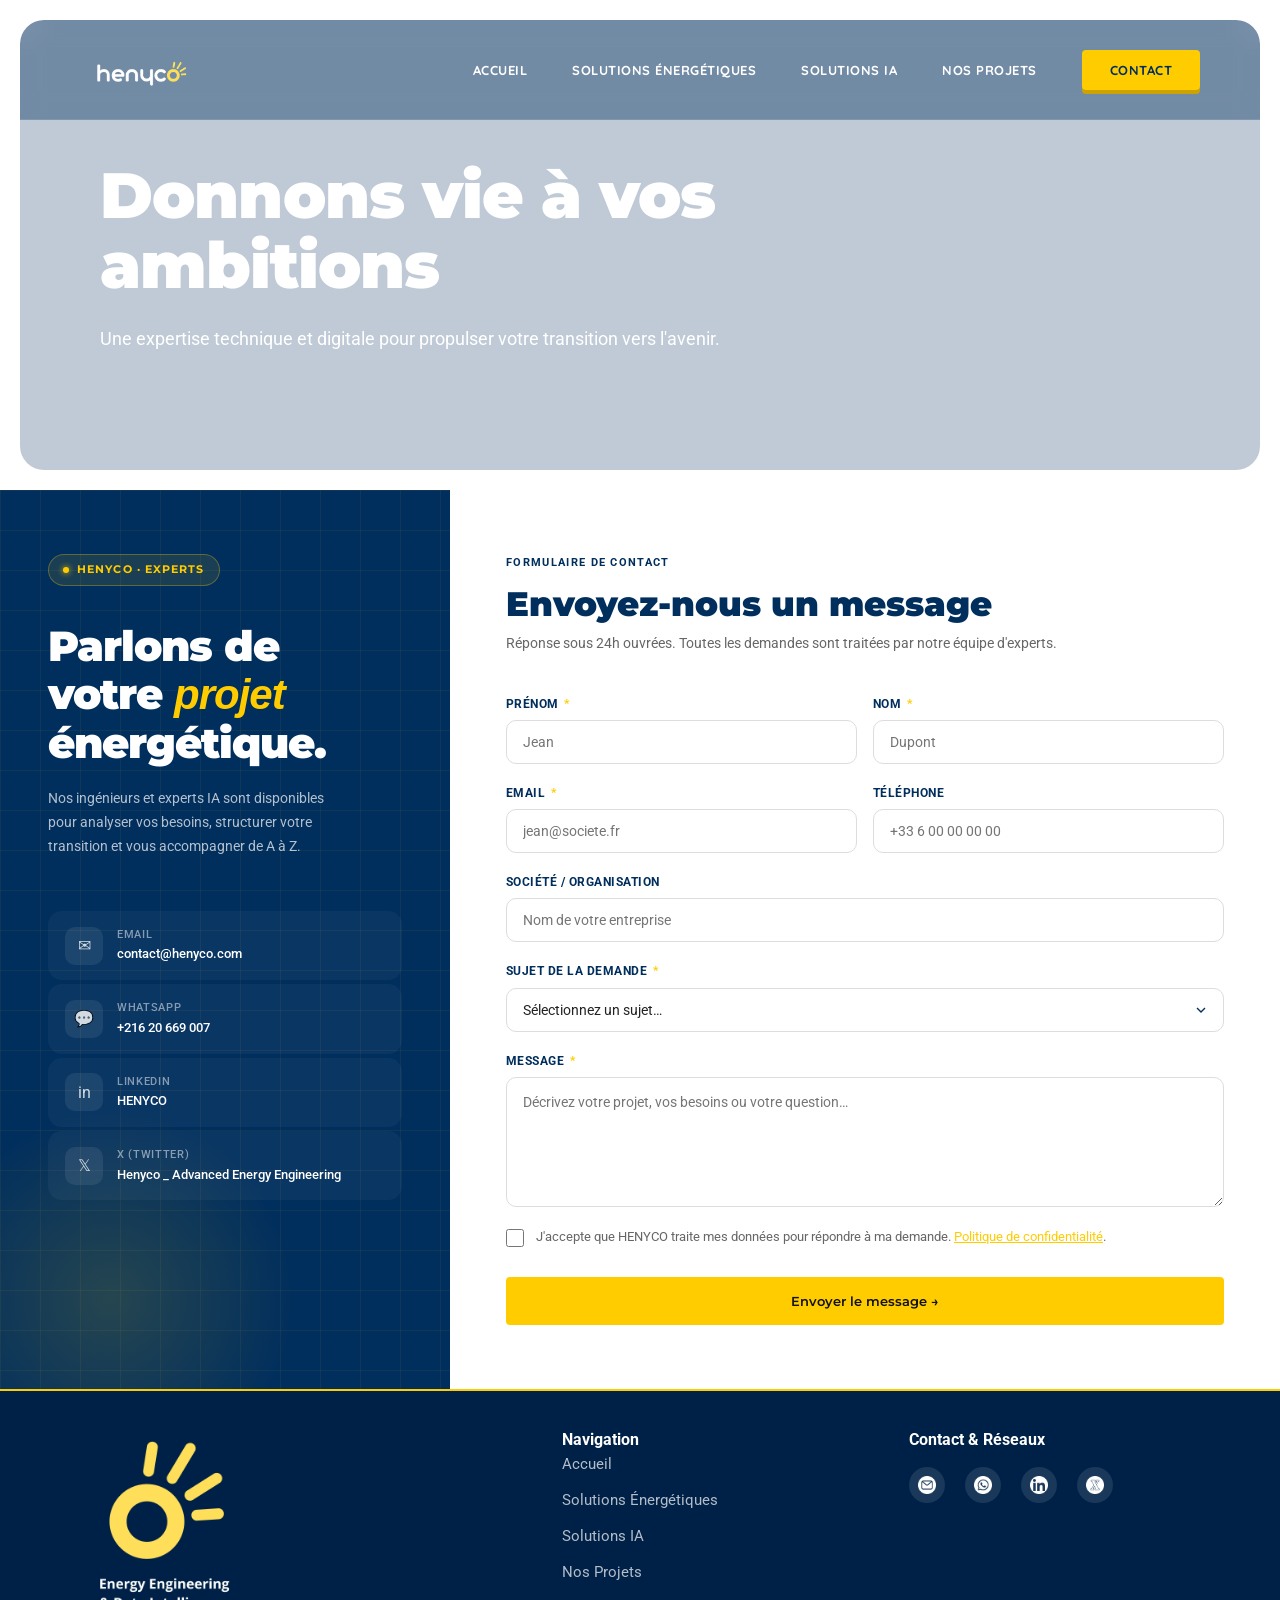
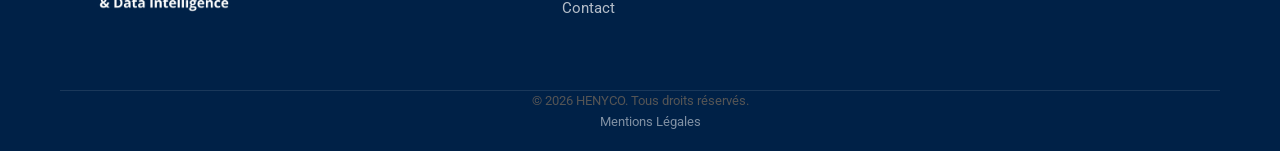
==== commit 9d6a9968: "Update totale de design de header et un peu de texte" ====
--- a/contact.html
+++ b/contact.html
@@ -2,94 +2,171 @@
 <html lang="fr">
 
 <head>
-    <meta charset="UTF-8">
-    <meta name="viewport" content="width=device-width, initial-scale=1.0">
-    <title>Contactez-nous | HENYCO</title>
+    <meta charset="UTF-8" />
+    <meta name="viewport" content="width=device-width, initial-scale=1.0" />
+    <title>Contact | HENYCO – L'Innovation Énergétique</title>
+    <!-- On réintègre la feuille de style globale -->
     <link rel="stylesheet" href="style.css">
 </head>
 
 <body>
 
-    <nav>
-        <div class="logo">
-            <a href="index.html"><img src="henyco logo.webp" alt="HENYCO Logo"></a>
-        </div>
-        <ul class="nav-links">
-            <li><a href="index.html">Accueil</a></li>
-            <li><a href="solutions-energetiques.html">Solutions Énergétiques</a></li>
-            <li><a href="solutions-ia.html">Solutions IA</a></li>
-            <li><a href="projets.html">Nos Projets</a></li>
-            <li><a href="contact.html">Contact</a></li>
-        </ul>
-
-    </nav>
-
-    <header class="hero-section">
-        <div class="hero-background" style="background-image: url('Couverture pages/Couverture 5.webp');">
-        </div>
+    <!-- HEADER IMMERSIF -->
+    <header class="immersive-hero-container" style="height: 50vh; min-height: 400px;">
+        <nav class="glass-nav">
+            <div class="logo">
+                <a href="index.html"><img src="henyco logo.webp" alt="HENYCO Logo"></a>
+            </div>
+            <ul class="nav-links">
+                <li><a href="index.html">Accueil</a></li>
+                <li><a href="solutions-energetiques.html">Solutions Énergétiques</a></li>
+                <li><a href="solutions-ia.html">Solutions IA</a></li>
+                <li><a href="projets.html">Nos Projets</a></li>
+                <li><a href="contact.html">Contact</a></li>
+            </ul>
+        </nav>
+        <div class="hero-background" style="background-image: url('Couverture pages/Couverture 61.webp');"></div>
+        <div class="hero-overlay"></div>
         <div class="hero-content">
-            <h1 class="fade-in">Parlons de votre projet</h1>
-            <p class="fade-in" style="transition-delay: 0.2s;">Nos experts en ingénierie et innovation sont à votre
-                disposition pour structurer votre
-                transition énergétique.</p>
+            <h1 class="fade-in">Donnons vie à vos ambitions</h1>
+            <p class="fade-in" style="transition-delay: 0.2s;">Une expertise technique et digitale pour propulser votre
+                transition vers l'avenir.</p>
         </div>
     </header>
 
-    <main class="contact-page">
-        <div class="contact-split-container">
-
-            <div class="contact-info-side fade-in">
-                <div class="contact-methods">
-                    <div class="contact-method-item">
-                        <span class="icon-wrapper"><img src="ICONS/MAIL.webp" alt="Email"></span>
-                        <div class="method-text">
-                            <h4>Mail</h4>
-                            <p><a href="mailto:contact@henyco.com">contact@henyco.com</a></p>
-                        </div>
-                    </div>
-                    <div class="contact-method-item">
-                        <span class="icon-wrapper"><img src="ICONS/LINKEDIN.webp" alt="LinkedIn"></span>
-                        <div class="method-text">
-                            <h4>LinkedIn</h4>
-                            <p><a href="https://www.linkedin.com/company/henyco" target="_blank">HENYCO</a></p>
-                        </div>
-                    </div>
-                    <div class="contact-method-item">
-                        <span class="icon-wrapper"><img src="ICONS/WHATSAPP.webp" alt="WhatsApp"></span>
-                        <div class="method-text">
-                            <h4>Whatsapp</h4>
-                            <p><a href="https://wa.me/21620669007">Discuter avec nous</a></p>
-                        </div>
-                    </div>
-                    <div class="contact-method-item">
-                        <span class="icon-wrapper"><img src="ICONS/X.webp" alt="X"></span>
-                        <div class="method-text">
-                            <h4>X</h4>
-                            <p><a href="https://x.com/henyco_" target="_blank">Suivre nos actualités</a></p>
-                        </div>
-                    </div>
-                </div>
-            </div>
-
-            <div class="contact-form-side fade-in">
-                <h2>Envoyer un message</h2>
-                <form class="minimal-form" style="margin-top: 30px;">
-                    <div class="form-group">
-                        <input type="text" placeholder="Nom complet">
-                    </div>
-                    <div class="form-group">
-                        <input type="email" placeholder="Email professionnel">
-                    </div>
-                    <div class="form-group">
-                        <textarea placeholder="Votre message" rows="5"></textarea>
-                    </div>
-                    <button type="submit" class="btn-primary" style="width: fit-content;">Envoyer la demande</button>
-                </form>
-            </div>
-
-        </div>
+    <!-- MAIN CONTACT (GRID) -->
+    <main class="contact-grid-main">
+
+        <!-- LEFT PANEL -->
+        <div class="panel-left fade-in">
+            <div class="left-content">
+                <div class="brand-tag">HENYCO · Experts</div>
+
+                <h1 class="left-heading">
+                    Parlons de votre <em>projet</em> énergétique.
+                </h1>
+
+                <p class="left-sub">
+                    Nos ingénieurs et experts IA sont disponibles pour analyser vos besoins, structurer votre transition
+                    et vous accompagner de A à Z.
+                </p>
+
+                <div class="channels">
+                    <a href="mailto:contact@henyco.com" class="channel">
+                        <div class="channel-icon">✉</div>
+                        <div class="channel-text">
+                            <div class="channel-label">Email</div>
+                            <div class="channel-value">contact@henyco.com</div>
+                        </div>
+                    </a>
+                    <a href="https://wa.me/21620669007" target="_blank" class="channel">
+                        <div class="channel-icon">💬</div>
+                        <div class="channel-text">
+                            <div class="channel-label">WhatsApp</div>
+                            <div class="channel-value">+216 20 669 007</div>
+                        </div>
+                    </a>
+                    <a href="https://www.linkedin.com/company/henyco" target="_blank" class="channel">
+                        <div class="channel-icon">in</div>
+                        <div class="channel-text">
+                            <div class="channel-label">LinkedIn</div>
+                            <div class="channel-value">HENYCO</div>
+                        </div>
+                    </a>
+                    <a href="https://x.com/henyco_" target="_blank" class="channel">
+                        <div class="channel-icon">𝕏</div>
+                        <div class="channel-text">
+                            <div class="channel-label">X (Twitter)</div>
+                            <div class="channel-value">Henyco _ Advanced Energy Engineering</div>
+                        </div>
+                    </a>
+                </div>
+            </div>
+
+        </div>
+
+        <!-- RIGHT PANEL (FORM) -->
+        <div class="panel-right fade-in" style="animation-delay: 0.2s;">
+            <p class="form-eyebrow">Formulaire de contact</p>
+            <h2 class="form-title">Envoyez-nous un message</h2>
+            <p class="form-desc">
+                Réponse sous 24h ouvrées. Toutes les demandes sont traitées par notre équipe d'experts.
+            </p>
+
+            <!-- SUCCESS MESSAGE -->
+            <div id="success-msg">
+                <div class="success-icon">✅</div>
+                <h3>Message envoyé !</h3>
+                <p>Merci pour votre message. Notre équipe vous répondra dans les 24h ouvrées.</p>
+            </div>
+
+            <form id="contact-form" class="contact-form-inner" action="https://formspree.io/f/xgoparav" method="POST">
+                <div class="row-2">
+                    <div class="field">
+                        <label for="prenom">Prénom <span>*</span></label>
+                        <input type="text" id="prenom" name="prenom" placeholder="Jean" required />
+                    </div>
+                    <div class="field">
+                        <label for="nom">Nom <span>*</span></label>
+                        <input type="text" id="nom" name="nom" placeholder="Dupont" required />
+                    </div>
+                </div>
+
+                <div class="row-2">
+                    <div class="field">
+                        <label for="email">Email <span>*</span></label>
+                        <input type="email" id="email" name="email" placeholder="jean@societe.fr" required />
+                    </div>
+                    <div class="field">
+                        <label for="telephone">Téléphone</label>
+                        <input type="tel" id="telephone" name="telephone" placeholder="+33 6 00 00 00 00" />
+                    </div>
+                </div>
+
+                <div class="field">
+                    <label for="societe">Société / Organisation</label>
+                    <input type="text" id="societe" name="societe" placeholder="Nom de votre entreprise" />
+                </div>
+
+                <div class="field">
+                    <label for="sujet">Sujet de la demande <span>*</span></label>
+                    <select id="sujet" name="sujet" required>
+                        <option value="" disabled selected>Sélectionnez un sujet…</option>
+                        <option value="Ingénierie énergétique">Ingénierie énergétique (PAC, PV, thermique)</option>
+                        <option value="Audit énergétique">Audit énergétique</option>
+                        <option value="Agent Smart-Admin">Agent IA – Smart-Admin</option>
+                        <option value="Pilotage prédictif">Agent IA – Pilotage prédictif</option>
+                        <option value="Solution sur mesure">Solution IA sur mesure</option>
+                        <option value="Partenariat">Partenariat / Collaboration</option>
+                        <option value="Autre">Autre</option>
+                    </select>
+                </div>
+
+                <div class="field">
+                    <label for="message">Message <span>*</span></label>
+                    <textarea id="message" name="message"
+                        placeholder="Décrivez votre projet, vos besoins ou votre question…" required></textarea>
+                </div>
+
+                <div class="check-row">
+                    <input type="checkbox" id="rgpd" name="rgpd" required />
+                    <label for="rgpd">
+                        J'accepte que HENYCO traite mes données pour répondre à ma demande.
+                        <a href="#">Politique de confidentialité</a>.
+                    </label>
+                </div>
+
+                <input type="hidden" name="_subject" value="Nouveau message HENYCO depuis le site" />
+
+                <button type="submit" class="btn-primary" style="margin-top: 10px; width: auto; max-width: 100%;">
+                    Envoyer le message →
+                </button>
+            </form>
+        </div>
+
     </main>
 
+    <!-- FOOTER GLOBAL IDENTIQUE A INDEX.HTML -->
     <footer>
         <div class="footer-container">
             <div class="footer-expertise">
@@ -129,6 +206,40 @@
     </footer>
 
     <script src="script.js"></script>
+    <script>
+        const form = document.getElementById('contact-form');
+        const successMsg = document.getElementById('success-msg');
+
+        form.addEventListener('submit', async function (e) {
+            e.preventDefault();
+            const btn = form.querySelector('.btn-primary');
+            const originalText = btn.textContent;
+            btn.textContent = 'Envoi en cours…';
+            btn.disabled = true;
+            btn.style.opacity = '0.7';
+
+            try {
+                const res = await fetch(form.action, {
+                    method: 'POST',
+                    body: new FormData(form),
+                    headers: { 'Accept': 'application/json' }
+                });
+
+                if (res.ok) {
+                    form.style.display = 'none';
+                    successMsg.style.display = 'block';
+                } else {
+                    btn.textContent = 'Erreur — Réessayez';
+                    btn.disabled = false;
+                    btn.style.opacity = '1';
+                }
+            } catch {
+                btn.textContent = 'Erreur réseau — Réessayez';
+                btn.disabled = false;
+                btn.style.opacity = '1';
+            }
+        });
+    </script>
 </body>
 
 </html>
--- a/style.css
+++ b/style.css
@@ -72,22 +72,33 @@
     list-style: none;
 }
 
-/* NAVIGATION */
-nav {
-    position: fixed;
+/* NAVIGATION & IMMERSIVE HERO REFACTOR */
+.immersive-hero-container {
+    position: relative;
+    width: calc(100% - 40px);
+    max-width: 1600px;
+    margin: 20px auto;
+    border-radius: 24px;
+    overflow: hidden;
+    min-height: 80vh;
+    display: flex;
+    flex-direction: column;
+}
+
+nav.glass-nav {
+    position: absolute;
     top: 0;
+    left: 0;
     width: 100%;
     height: 100px;
-    /* Refined height */
     padding: 0 60px;
     display: flex;
     justify-content: space-between;
     align-items: center;
-    background: rgba(0, 46, 93, 0.9);
-    /* Deep Blue */
-    backdrop-filter: blur(15px);
-    -webkit-backdrop-filter: blur(15px);
-    box-shadow: 0 4px 12px rgba(0, 0, 0, 0.1);
+    background: rgba(0, 46, 93, 0.4);
+    backdrop-filter: blur(12px);
+    -webkit-backdrop-filter: blur(12px);
+    border-bottom: 1px solid rgba(255, 255, 255, 0.1);
     z-index: 1000;
     transition: var(--transition);
 }
@@ -99,26 +110,20 @@
 }
 
 .logo img {
-    height: 150px;
+    height: 120px;
     transition: height 0.4s ease;
 }
 
-nav.scrolled .logo img {
-    height: 80px;
-}
-
 .nav-links {
     display: flex;
     gap: 45px;
     align-items: center;
-    /* Center items vertically */
     justify-content: flex-end;
 }
 
 .nav-links a {
     font-family: 'Quicksand', sans-serif;
     font-weight: 700;
-    /* Quicksand Bold */
     color: var(--white);
     font-size: 13px;
     letter-spacing: 0.5px;
@@ -127,7 +132,6 @@
     padding: 10px 0;
 }
 
-/* Underline Slide Animation */
 .nav-links li:not(:last-child) a::after {
     content: '';
     position: absolute;
@@ -147,7 +151,6 @@
     width: 100%;
 }
 
-/* CONTACT CTA BUTTON */
 .nav-links li:last-child a {
     background-color: var(--accent-color);
     color: var(--primary-color) !important;
@@ -155,7 +158,6 @@
     border-radius: 4px;
     font-weight: 700;
     box-shadow: 0 4px 0 #CCA300;
-    /* Subtle depth */
     transition: var(--transition);
 }
 
@@ -167,79 +169,61 @@
 
 .nav-links li:last-child a::after {
     display: none;
-    /* Remove underline for CTA button */
-}
-
-
-
-/* HERO SECTION */
-.hero-section {
-    position: relative;
-    color: #FFFFFF;
-    text-align: left;
-    padding: var(--header-height) 80px 80px;
-    min-height: 80vh;
-    display: flex;
-    flex-direction: column;
-    justify-content: center;
-    overflow: hidden;
-}
-
+}
+
+/* HERO SECTION DE L'IMMERSIF */
 .hero-background {
     position: absolute;
     top: 0;
     left: 0;
     width: 100%;
     height: 100%;
-    background-image: url('Couverture pages/Couverture 1.webp');
     background-size: cover;
     background-position: center;
-    z-index: -1;
+    z-index: 0;
     animation: slowZoom 15s ease-in-out infinite alternate;
 }
 
-.hero-background::after {
-    content: '';
+.hero-overlay {
     position: absolute;
     top: 0;
     left: 0;
     width: 100%;
     height: 100%;
-    background: rgba(0, 46, 93, 0.25);
-    /* 25% Blue Tint Overlay */
-}
-
-.transparency-filter {
-    opacity: 0.5;
-    transition: var(--transition);
-}
-
-.transparency-filter:hover {
-    opacity: 1;
+    background: rgba(0, 46, 93, 0.6);
+    z-index: 1;
 }
 
 @keyframes slowZoom {
     from {
         transform: scale(1);
     }
-
     to {
-        transform: scale(1.3);
+        transform: scale(1.15);
     }
 }
 
 .hero-content {
     position: relative;
-    z-index: 1;
-}
-
-.hero-section h1 {
+    z-index: 2;
+    padding: 140px 80px 80px;
+    flex: 1;
+    display: flex;
+    flex-direction: column;
+    justify-content: center;
+    color: #FFFFFF;
+}
+
+.immersive-hero-container h1 {
+    font-family: 'Montserrat', sans-serif !important;
+    font-weight: 900 !important;
     color: #ffffff;
     margin-bottom: 24px;
     max-width: 800px;
-}
-
-.hero-section p {
+    font-size: clamp(2rem, 5vw, 4rem);
+}
+
+.immersive-hero-container p {
     color: #ffffff;
     font-size: 18px;
     max-width: 640px;
@@ -734,101 +718,108 @@
 }
 
 /* CONTACT PAGE REDESIGN */
-.contact-page {
+.contact-immersive-hero {
+    position: relative;
+    width: calc(100% - 40px);
+    max-width: 1600px;
+    margin: 20px auto;
+    border-radius: 24px;
+    overflow: hidden;
+    min-height: 80vh;
+    display: flex;
+    flex-direction: column;
+}
+
+.contact-nav {
+    display: flex;
+    justify-content: space-between;
+    align-items: center;
+    padding: 0 60px;
+    height: 100px;
+    background: rgba(0, 46, 93, 0.4);
+    backdrop-filter: blur(15px);
+    -webkit-backdrop-filter: blur(15px);
+    border-bottom: 1px solid rgba(255, 255, 255, 0.1);
+    z-index: 10;
+}
+
+.contact-nav .logo img {
+    height: 150px;
+    transition: height 0.4s ease;
+}
+
+.contact-hero-content {
+    flex: 1;
+    display: flex;
+    align-items: center;
+    justify-content: center;
+    position: relative;
+    padding: 60px 20px;
+}
+
+.hero-overlay {
+    position: absolute;
+    top: 0;
+    left: 0;
+    width: 100%;
+    height: 100%;
+    background: rgba(0, 46, 93, 0.25);
+    z-index: 1;
+}
+
+.contact-hero-content .hero-background {
+    position: absolute;
+    top: 0;
+    left: 0;
+    width: 100%;
+    height: 100%;
+    background-size: cover;
+    background-position: center;
+    z-index: 0;
+    animation: slowZoom 15s ease-in-out infinite alternate;
+}
+
+.contact-hero-content .hero-text {
+    position: relative;
+    z-index: 2;
+    text-align: center;
+    color: #FFFFFF;
+    max-width: 800px;
+}
+
+.contact-hero-content h1 {
+    font-family: 'Montserrat', sans-serif;
+    font-weight: 900;
+    font-size: clamp(2rem, 5vw, 4rem);
+    color: #FFFFFF;
+    margin-bottom: 24px;
+}
+
+.contact-hero-content p {
+    font-size: 1.2rem;
+    color: #E0E0E0;
+}
+
+.contact-page-content {
+    padding: 80px 20px;
     background-color: #FFFFFF;
-    padding-top: var(--header-height);
-    min-height: 100vh;
-    display: flex;
-    flex-direction: column;
-}
-
-.contact-header {
+}
+
+.contact-form-container {
+    max-width: 700px;
+    margin: 0 auto;
+    background: #FFFFFF;
+    border-radius: 16px;
+    padding: 60px;
+    box-shadow: 0 10px 40px rgba(0, 0, 0, 0.05);
+}
+
+.contact-form-container h2 {
     text-align: center;
-    padding: 60px 20px;
-    max-width: 800px;
-    margin: 0 auto;
-}
-
-.contact-header h1 {
-    font-size: 42px;
-    margin-bottom: 20px;
+    margin-bottom: 40px;
+    font-family: 'Montserrat', sans-serif;
+    font-weight: 900;
     color: var(--primary-color);
-}
-
-.contact-header p {
-    font-size: 18px;
-    color: var(--text-secondary);
-}
-
-.contact-split-container {
-    display: flex;
-    flex: 1;
-    max-width: 1200px;
-    margin: 0 auto;
-    width: 100%;
-}
-
-.contact-info-side {
-    flex: 1;
-    display: flex;
-    flex-direction: column;
-    justify-content: center;
-    padding: 80px 60px;
-    border-right: 1px solid #EEEEEE;
-}
-
-.contact-methods {
-    display: flex;
-    flex-direction: column;
-    gap: 32px;
-}
-
-.contact-method-item {
-    display: flex;
-    align-items: center;
-    gap: 20px;
-}
-
-.contact-method-item .icon-wrapper img {
-    width: 32px;
-    height: 32px;
-    display: block;
-    transition: var(--transition);
-}
-
-.contact-method-item .method-text h4 {
-    color: var(--primary-color);
-    font-size: 0.9rem;
-    text-transform: uppercase;
-    letter-spacing: 1px;
-    margin-bottom: 4px;
-}
-
-.contact-method-item .method-text p a {
-    color: var(--text-main);
-    font-weight: 700;
-    font-size: 1.1rem;
-}
-
-.contact-method-item:hover .icon-wrapper img {
-    transform: scale(1.1);
-}
-
-.contact-method-item:hover .method-text p a {
-    color: var(--accent-color);
-}
-
-.contact-form-side {
-    flex: 1;
-    padding: 80px 60px;
-    display: flex;
-    flex-direction: column;
-    justify-content: center;
-}
-
-.contact-form-side h2 {
-    text-align: left;
-    margin-bottom: 40px;
 }
 
 .minimal-form {
@@ -842,14 +833,13 @@
 }
 
 .minimal-form input,
-.minimal-form select,
 .minimal-form textarea {
     width: 100%;
     padding: 12px 0;
     border: none;
     border-bottom: 1px solid #DDDDDD;
     background: transparent;
-    font-family: 'Inter', sans-serif;
+    font-family: 'Roboto', sans-serif;
     font-size: 16px;
     color: var(--text-main);
     transition: border-color 0.3s ease;
@@ -857,18 +847,62 @@
 }
 
 .minimal-form input:focus,
-.minimal-form select:focus,
 .minimal-form textarea:focus {
     border-bottom-color: var(--accent-color);
 }
 
-.minimal-form select {
-    cursor: pointer;
-    color: #888888;
-}
-
-.minimal-form select:not([value=""]) {
+
+
+/* BANDEAU CONTACT HORIZONTAL */
+.contact-channels-band {
+    background-color: var(--light-bg);
+    padding: 60px 20px;
+    border-top: 1px solid #ECECEC;
+}
+
+.contact-channels-container {
+    max-width: 1200px;
+    margin: 0 auto;
+    display: flex;
+    justify-content: center;
+    gap: 60px;
+    flex-wrap: wrap;
+}
+
+.channel-item {
+    display: flex;
+    align-items: center;
+    gap: 15px;
+}
+
+.channel-item .icon-wrapper img {
+    width: 36px;
+    height: 36px;
+    display: block;
+    transition: transform 0.3s ease;
+}
+
+.channel-text h4 {
+    font-family: 'Montserrat', sans-serif;
+    font-weight: 900;
+    color: var(--primary-color);
+    font-size: 0.9rem;
+    text-transform: uppercase;
+    margin-bottom: 4px;
+}
+
+.channel-text p a {
     color: var(--text-main);
+    font-weight: 700;
+    font-size: 1.1rem;
+}
+
+.channel-item:hover .icon-wrapper img {
+    transform: scale(1.1);
+}
+
+.channel-item:hover .channel-text p a {
+    color: var(--accent-color);
 }
 
 @media (max-width: 768px) {
@@ -952,8 +986,7 @@
     .projects-grid,
     .footer-container,
     .feature-block,
-    .partners-grid,
-    .contact-split-container {
+    .partners-grid {
         display: flex !important;
         flex-direction: column !important;
         width: 100% !important;
@@ -987,30 +1020,35 @@
     }
 
     /* 4. Contact Page Stacking */
-    .contact-split-container {
-        padding: 0 20px !important;
-        gap: 60px !important;
-    }
-
-    .contact-info-side {
-        padding: 40px 0 !important;
-        border-right: none !important;
-        border-bottom: 1px solid #EEEEEE;
-        align-items: flex-start !important;
-        justify-content: flex-start !important;
-    }
-
-    .contact-methods {
-        width: 100%;
-        gap: 25px;
-    }
-
-    .contact-form-side {
-        padding: 40px 0 80px !important;
-    }
-
-    .contact-form-side h2 {
-        margin-bottom: 30px;
+    .contact-immersive-hero {
+        width: calc(100% - 20px);
+        margin: 10px auto;
+        min-height: 50vh;
+        border-radius: 16px;
+    }
+    .contact-nav {
+        padding: 0 20px;
+        height: 80px;
+    }
+    .contact-nav .logo img {
+        height: 80px;
+    }
+    .contact-hero-content {
+        padding: 40px 20px;
+    }
+    .contact-hero-content h1 {
+        font-size: 2rem;
+    }
+    .contact-page-content {
+        padding: 40px 20px;
+    }
+    .contact-form-container {
+        padding: 40px 20px;
+    }
+    .contact-channels-container {
+        flex-direction: column;
+        gap: 30px;
+        align-items: flex-start;
     }
 
     /* 5. Interactive Elements */
@@ -1046,4 +1084,732 @@
     .social-icons {
         justify-content: center;
     }
+}
+
+/* SMART-ADMIN & AGENT PAGES */
+.agent-hero {
+    position: relative;
+    padding: var(--header-height) 20px 80px;
+    min-height: 85vh;
+    display: flex;
+    flex-direction: column;
+    justify-content: center;
+    align-items: center;
+    text-align: center;
+    color: #FFF;
+    overflow: hidden;
+}
+
+.agent-hero-background {
+    position: absolute;
+    top: 0; left: 0; width: 100%; height: 100%;
+    background-image: url('Couverture pages/Couverture 1.webp'); /* À adapter si image spécifique */
+    background-size: cover;
+    background-position: center;
+    z-index: 0;
+    filter: blur(2px);
+    transform: scale(1.05);
+}
+
+.agent-hero-overlay {
+    position: absolute;
+    top: 0; left: 0; width: 100%; height: 100%;
+    background: linear-gradient(135deg, rgba(0, 46, 93, 0.9) 0%, rgba(0, 20, 40, 0.95) 100%);
+    z-index: 1;
+}
+
+.agent-hero-content {
+    position: relative;
+    z-index: 2;
+    max-width: 900px;
+    margin: 0 auto;
+}
+
+.badge-ia {
+    display: inline-block;
+    background: rgba(255, 204, 0, 0.2);
+    color: var(--accent-color);
+    border: 1px solid var(--accent-color);
+    padding: 6px 16px;
+    border-radius: 50px;
+    font-weight: 700;
+    font-size: 0.9rem;
+    margin-bottom: 25px;
+    letter-spacing: 1px;
+    text-transform: uppercase;
+}
+
+.agent-hero-content h1 {
+    font-family: 'Montserrat', sans-serif;
+    font-weight: 900;
+    font-size: clamp(2.5rem, 6vw, 4.5rem);
+    color: #FFF;
+    margin-bottom: 25px;
+    line-height: 1.1;
+}
+
+.agent-hero-content p {
+    font-size: 1.25rem;
+    color: #E0E0E0;
+    margin-bottom: 50px;
+    max-width: 700px;
+    margin-left: auto;
+    margin-right: auto;
+}
+
+.metrics-hero {
+    display: flex;
+    justify-content: center;
+    gap: 30px;
+    flex-wrap: wrap;
+}
+
+.metric {
+    background: rgba(255, 255, 255, 0.1);
+    backdrop-filter: blur(10px);
+    -webkit-backdrop-filter: blur(10px);
+    border: 1px solid rgba(255, 255, 255, 0.2);
+    border-radius: 12px;
+    padding: 25px 40px;
+    display: flex;
+    flex-direction: column;
+    align-items: center;
+    min-width: 250px;
+}
+
+.metric-value {
+    font-family: 'Montserrat', sans-serif;
+    font-weight: 900;
+    font-size: 3rem;
+    color: var(--accent-color);
+    line-height: 1;
+    margin-bottom: 10px;
+}
+
+.metric-label {
+    font-size: 1rem;
+    font-weight: 700;
+    text-transform: uppercase;
+    letter-spacing: 1px;
+    color: #FFF;
+}
+
+/* DEMO INTERFACE */
+.agent-demo-section, .agent-results-section {
+    padding: 100px 20px;
+    background-color: var(--light-bg);
+}
+
+.agent-results-section {
+    padding-top: 0;
+}
+
+.container-agent {
+    max-width: var(--container-max);
+    margin: 0 auto;
+}
+
+.section-headers {
+    text-align: center;
+    margin-bottom: 50px;
+}
+
+.section-headers h2 {
+    font-size: 2.5rem;
+    margin-bottom: 15px;
+}
+
+.section-headers p {
+    font-size: 1.1rem;
+}
+
+.ia-dashboard-glass {
+    background: #FFFFFF;
+    border-radius: 20px;
+    padding: 50px;
+    box-shadow: 0 20px 50px rgba(0, 0, 0, 0.05);
+    border: 1px solid #EAEAEA;
+    text-align: center;
+}
+
+.upload-zone {
+    border: 3px dashed var(--primary-color);
+    border-radius: 16px;
+    padding: 60px 20px;
+    background-color: rgba(0, 46, 93, 0.02);
+    cursor: pointer;
+    transition: all 0.3s ease;
+}
+
+.upload-zone:hover {
+    background-color: rgba(0, 46, 93, 0.05);
+    border-color: var(--accent-color);
+}
+
+.upload-icon {
+    width: 64px;
+    height: 64px;
+    margin-bottom: 20px;
+    filter: invert(18%) sepia(87%) saturate(2250%) hue-rotate(205deg) brightness(97%) contrast(105%); /* Primary color approx */
+}
+
+.upload-zone h3 {
+    margin-bottom: 10px;
+    color: var(--primary-color);
+}
+
+.upload-zone p {
+    margin-bottom: 30px;
+    font-size: 0.95rem;
+}
+
+.btn-secondary {
+    background-color: transparent;
+    color: var(--primary-color);
+    border: 2px solid var(--primary-color);
+    font-family: 'Montserrat', sans-serif;
+    font-weight: 700;
+    padding: 12px 30px;
+    border-radius: 8px;
+    cursor: pointer;
+    transition: all 0.3s ease;
+}
+
+.btn-secondary:hover {
+    background-color: var(--primary-color);
+    color: #FFF;
+}
+
+/* PROCESS TRACKER */
+.process-tracker {
+    display: flex;
+    justify-content: space-between;
+    align-items: center;
+    margin-top: 20px;
+}
+
+.step {
+    display: flex;
+    flex-direction: column;
+    align-items: center;
+    gap: 15px;
+    opacity: 0.4;
+    transition: opacity 0.4s ease;
+}
+
+.step.active {
+    opacity: 1;
+}
+
+.step-circle {
+    width: 50px;
+    height: 50px;
+    border-radius: 50%;
+    background-color: #E0E0E0;
+    color: #FFF;
+    display: flex;
+    justify-content: center;
+    align-items: center;
+    font-weight: 700;
+    font-size: 1.2rem;
+    transition: background-color 0.4s ease;
+}
+
+.step.active .step-circle {
+    background-color: var(--accent-color);
+    color: var(--primary-color);
+    box-shadow: 0 0 15px rgba(255, 204, 0, 0.5);
+}
+
+.step span {
+    font-weight: 700;
+    color: var(--primary-color);
+}
+
+.step-line {
+    flex: 1;
+    height: 4px;
+    background-color: #E0E0E0;
+    margin: 0 20px;
+    transform: translateY(-15px);
+    transition: background-color 0.4s ease;
+}
+
+.step.active + .step-line {
+    background-color: var(--accent-color);
+}
+
+/* RESULTS GRID */
+.results-grid {
+    display: grid;
+    grid-template-columns: 1fr 2fr;
+    gap: 30px;
+}
+
+.result-card {
+    background: #FFFFFF;
+    border-radius: 20px;
+    padding: 40px;
+    box-shadow: 0 15px 40px rgba(0, 0, 0, 0.05);
+    border: 1px solid #EAEAEA;
+}
+
+.result-card h3 {
+    margin-bottom: 25px;
+    text-align: center;
+}
+
+.circular-score {
+    width: 200px;
+    margin: 0 auto;
+}
+
+.circular-chart {
+    display: block;
+    margin: 0 auto;
+    max-width: 100%;
+    max-height: 250px;
+}
+
+.circle-bg {
+    fill: none;
+    stroke: #EEEEEE;
+    stroke-width: 3.8;
+}
+
+.circle {
+    fill: none;
+    stroke-width: 3.8;
+    stroke: var(--accent-color);
+    stroke-linecap: round;
+    /* Animation gérée par CSS si souhaitée */
+    animation: progress 2s ease-out forwards;
+}
+
+@keyframes progress {
+    0% { stroke-dasharray: 0, 100; }
+}
+
+.percentage {
+    fill: var(--primary-color);
+    font-family: 'Montserrat', sans-serif;
+    font-weight: 900;
+    font-size: 8px;
+    text-anchor: middle;
+}
+
+/* LISTE DE VERIFICATION */
+.verification-list {
+    list-style: none;
+    display: flex;
+    flex-direction: column;
+    gap: 20px;
+}
+
+.verification-list li {
+    display: flex;
+    gap: 20px;
+    padding: 20px;
+    background: #F9F9F9;
+    border-radius: 12px;
+    border-left: 5px solid #CCC;
+}
+
+.verification-list li.success {
+    border-left-color: #1D9E75; /* Vert Menthe conservé pour succès */
+}
+
+.verification-list li.warning {
+    border-left-color: #FF5722;
+}
+
+.status-icon {
+    font-size: 1.5rem;
+    font-weight: 900;
+}
+
+.success .status-icon { color: #1D9E75; }
+.warning .status-icon { color: #FF5722; }
+
+.verification-list div {
+    display: flex;
+    flex-direction: column;
+    gap: 5px;
+}
+
+.verification-list strong {
+    color: var(--primary-color);
+    font-size: 1.1rem;
+}
+
+.verification-list span {
+    color: var(--text-secondary);
+}
+
+@media (max-width: 992px) {
+    .results-grid {
+        grid-template-columns: 1fr;
+    }
+    .process-tracker {
+        flex-direction: column;
+        gap: 20px;
+    }
+    .step-line {
+        width: 4px;
+        height: 30px;
+        margin: 0;
+        transform: translateY(0);
+    }
+}
+
+/* PILOTAGE PREDICTIF - DASHBOARD */
+.dashboard-grid {
+    display: grid;
+    grid-template-columns: 1fr 1fr;
+    gap: 30px;
+}
+
+.wizard-panel, .alerts-panel {
+    text-align: left;
+    padding: 40px;
+}
+
+.wizard-label {
+    display: block;
+    font-weight: 700;
+    color: var(--primary-color);
+    margin-bottom: 8px;
+    font-size: 0.95rem;
+}
+
+.mt-40 {
+    margin-top: 40px;
+}
+
+.alerts-container {
+    display: flex;
+    flex-direction: column;
+    gap: 15px;
+}
+
+.alert-box {
+    display: flex;
+    gap: 15px;
+    padding: 20px;
+    border-radius: 12px;
+    align-items: flex-start;
+}
+
+.alert-warming {
+    background-color: rgba(255, 204, 0, 0.1);
+    border-left: 5px solid var(--accent-color);
+}
+
+.alert-cold {
+    background-color: rgba(0, 46, 93, 0.05);
+    border-left: 5px solid var(--primary-color);
+}
+
+.alert-icon {
+    font-size: 1.8rem;
+}
+
+.alert-content p {
+    margin-top: 5px;
+    font-size: 0.9rem;
+}
+
+.chart-panel {
+    text-align: left;
+    padding: 40px;
+}
+
+.chart-header {
+    display: flex;
+    justify-content: space-between;
+    align-items: center;
+    margin-bottom: 30px;
+    flex-wrap: wrap;
+    gap: 20px;
+}
+
+.score-badge {
+    background: var(--primary-color);
+    color: var(--white);
+    padding: 10px 20px;
+    border-radius: 50px;
+    font-family: 'Montserrat', sans-serif;
+    font-weight: 700;
+}
+
+.score-badge strong {
+    color: var(--accent-color);
+    font-size: 1.2rem;
+    margin-left: 5px;
+}
+
+.chart-wrapper {
+    position: relative;
+    height: 400px;
+    width: 100%;
+}
+
+@media (max-width: 992px) {
+    .dashboard-grid {
+        grid-template-columns: 1fr;
+    }
+}
+
+/* CONTACT PAGE SPECIFIC (Grid Layout) */
+.contact-grid-main {
+    flex: 1;
+    display: grid;
+    grid-template-columns: 450px 1fr;
+    min-height: calc(100vh - 80px);
+}
+
+.panel-left {
+    background: var(--primary-color);
+    padding: 64px 48px;
+    display: flex;
+    flex-direction: column;
+    justify-content: space-between;
+    position: relative;
+    overflow: hidden;
+}
+
+.panel-left::before {
+    content: '';
+    position: absolute;
+    inset: 0;
+    background-image:
+        linear-gradient(rgba(255, 204, 0, .06) 1px, transparent 1px),
+        linear-gradient(90deg, rgba(255, 204, 0, .06) 1px, transparent 1px);
+    background-size: 40px 40px;
+    pointer-events: none;
+}
+
+.panel-left::after {
+    content: '';
+    position: absolute;
+    bottom: -100px;
+    left: -80px;
+    width: 380px;
+    height: 380px;
+    background: radial-gradient(circle, rgba(255, 204, 0, .15) 0%, transparent 70%);
+    pointer-events: none;
+}
+
+.left-content { position: relative; z-index: 1; }
+
+.brand-tag {
+    display: inline-flex;
+    align-items: center;
+    gap: 8px;
+    background: rgba(255, 204, 0, .1);
+    border: 1px solid rgba(255, 204, 0, .3);
+    border-radius: 20px;
+    padding: 6px 14px;
+    font-size: 11px;
+    font-weight: 700;
+    letter-spacing: .1em;
+    text-transform: uppercase;
+    color: var(--accent-color);
+    margin-bottom: 36px;
+    font-family: 'Montserrat', sans-serif;
+}
+
+.brand-tag::before {
+    content: '';
+    width: 6px;
+    height: 6px;
+    border-radius: 50%;
+    background: var(--accent-color);
+    box-shadow: 0 0 6px var(--accent-color);
+}
+
+.left-heading {
+    font-family: 'Montserrat', sans-serif;
+    font-size: 42px;
+    font-weight: 900;
+    line-height: 1.15;
+    color: #fff;
+    margin-bottom: 20px;
+}
+
+.left-heading em {
+    font-style: italic;
+    color: var(--accent-color);
+}
+
+.left-sub {
+    font-size: 14px;
+    line-height: 1.7;
+    color: rgba(255, 255, 255, .7);
+    margin-bottom: 52px;
+    max-width: 300px;
+}
+
+.channels { display: flex; flex-direction: column; gap: 4px; }
+
+.channel {
+    display: flex;
+    align-items: center;
+    gap: 14px;
+    padding: 14px 16px;
+    border-radius: 14px;
+    text-decoration: none;
+    color: rgba(255, 255, 255, .8);
+    background: rgba(255, 255, 255, .04);
+    border: 1px solid transparent;
+    transition: all 0.3s ease;
+}
+
+.channel:hover {
+    background: rgba(255, 204, 0, .1);
+    border-color: rgba(255, 204, 0, .25);
+    color: #fff;
+}
+
+.channel-icon {
+    width: 38px;
+    height: 38px;
+    border-radius: 10px;
+    background: rgba(255, 255, 255, .08);
+    display: flex;
+    align-items: center;
+    justify-content: center;
+    flex-shrink: 0;
+    font-size: 16px;
+}
+
+.channel-text { flex: 1; }
+
+.channel-label {
+    font-size: 11px;
+    color: rgba(255, 255, 255, .5);
+    font-weight: 500;
+    text-transform: uppercase;
+    letter-spacing: .06em;
+}
+
+.channel-value { font-size: 13px; font-weight: 500; margin-top: 1px; color: #fff;}
+
+.left-footer {
+    position: relative;
+    z-index: 1;
+    padding-top: 40px;
+    border-top: 1px solid rgba(255, 255, 255, .08);
+}
+.left-footer p { font-size: 11px; color: rgba(255, 255, 255, .3); line-height: 1.6; }
+
+.panel-right {
+    padding: 64px 56px;
+    display: flex;
+    flex-direction: column;
+    justify-content: center;
+    background: #FFFFFF;
+}
+
+.form-eyebrow {
+    font-size: 11px;
+    font-weight: 700;
+    letter-spacing: .12em;
+    text-transform: uppercase;
+    color: var(--primary-color);
+    margin-bottom: 12px;
+}
+
+.form-title {
+    font-family: 'Montserrat', sans-serif;
+    font-weight: 900;
+    font-size: 34px;
+    color: var(--primary-color);
+    line-height: 1.2;
+    margin-bottom: 8px;
+}
+
+.form-desc {
+    font-size: 14px;
+    color: #666;
+    line-height: 1.6;
+    margin-bottom: 40px;
+}
+
+.contact-form-inner {
+    display: flex;
+    flex-direction: column;
+    gap: 20px;
+}
+
+.row-2 {
+    display: grid;
+    grid-template-columns: 1fr 1fr;
+    gap: 16px;
+}
+
+.field { display: flex; flex-direction: column; gap: 6px; }
+
+.field label {
+    font-size: 12px;
+    font-weight: 700;
+    letter-spacing: .04em;
+    color: var(--primary-color);
+    text-transform: uppercase;
+}
+.field label span { color: var(--accent-color); margin-left: 2px; }
+
+.field input, .field select, .field textarea {
+    font-family: 'Roboto', sans-serif;
+    font-size: 14px;
+    color: var(--text-main);
+    background: #FFF;
+    border: 1.5px solid #DDD;
+    border-radius: 10px;
+    padding: 13px 16px;
+    outline: none;
+    transition: border-color 0.3s, box-shadow 0.3s;
+    -webkit-appearance: none;
+    appearance: none;
+    width: 100%;
+}
+
+.field select {
+    background-image: url("data:image/svg+xml,%3Csvg xmlns='http://www.w3.org/2000/svg' width='16' height='16' viewBox='0 0 24 24' fill='none' stroke='%23002E5D' stroke-width='2'%3E%3Cpath d='M6 9l6 6 6-6'/%3E%3C/svg%3E");
+    background-repeat: no-repeat;
+    background-position: right 14px center;
+    padding-right: 42px;
+    cursor: pointer;
+}
+
+.field textarea { resize: vertical; min-height: 130px; line-height: 1.6; }
+
+.field input:focus, .field select:focus, .field textarea:focus {
+    border-color: var(--accent-color);
+    box-shadow: 0 0 0 3px rgba(255, 204, 0, .2);
+}
+
+.check-row { display: flex; align-items: flex-start; gap: 12px; }
+.check-row input[type="checkbox"] { width: 18px; height: 18px; flex-shrink: 0; margin-top: 2px; accent-color: var(--primary-color); cursor: pointer; }
+.check-row label { font-size: 13px; color: #666; line-height: 1.5; cursor: pointer; }
+.check-row a { color: var(--accent-color); text-decoration: underline; }
+
+#success-msg {
+    display: none;
+    text-align: center;
+    padding: 48px 32px;
+    background: rgba(255, 204, 0, 0.1);
+    border-radius: 14px;
+    border: 1px solid var(--accent-color);
+}
+#success-msg .success-icon { font-size: 48px; margin-bottom: 16px; }
+#success-msg h3 { font-family: 'Montserrat', sans-serif; font-size: 26px; color: var(--primary-color); margin-bottom: 10px; font-weight: 900;}
+#success-msg p { font-size: 14px; color: var(--primary-color); line-height: 1.6; font-weight: 700;}
+
+@media (max-width: 900px) {
+    .contact-grid-main { grid-template-columns: 1fr; }
+    .panel-left { padding: 48px 20px; min-height: auto; }
+    .left-heading { font-size: 32px; }
+    .panel-right { padding: 48px 20px; }
+    .row-2 { grid-template-columns: 1fr; }
 }
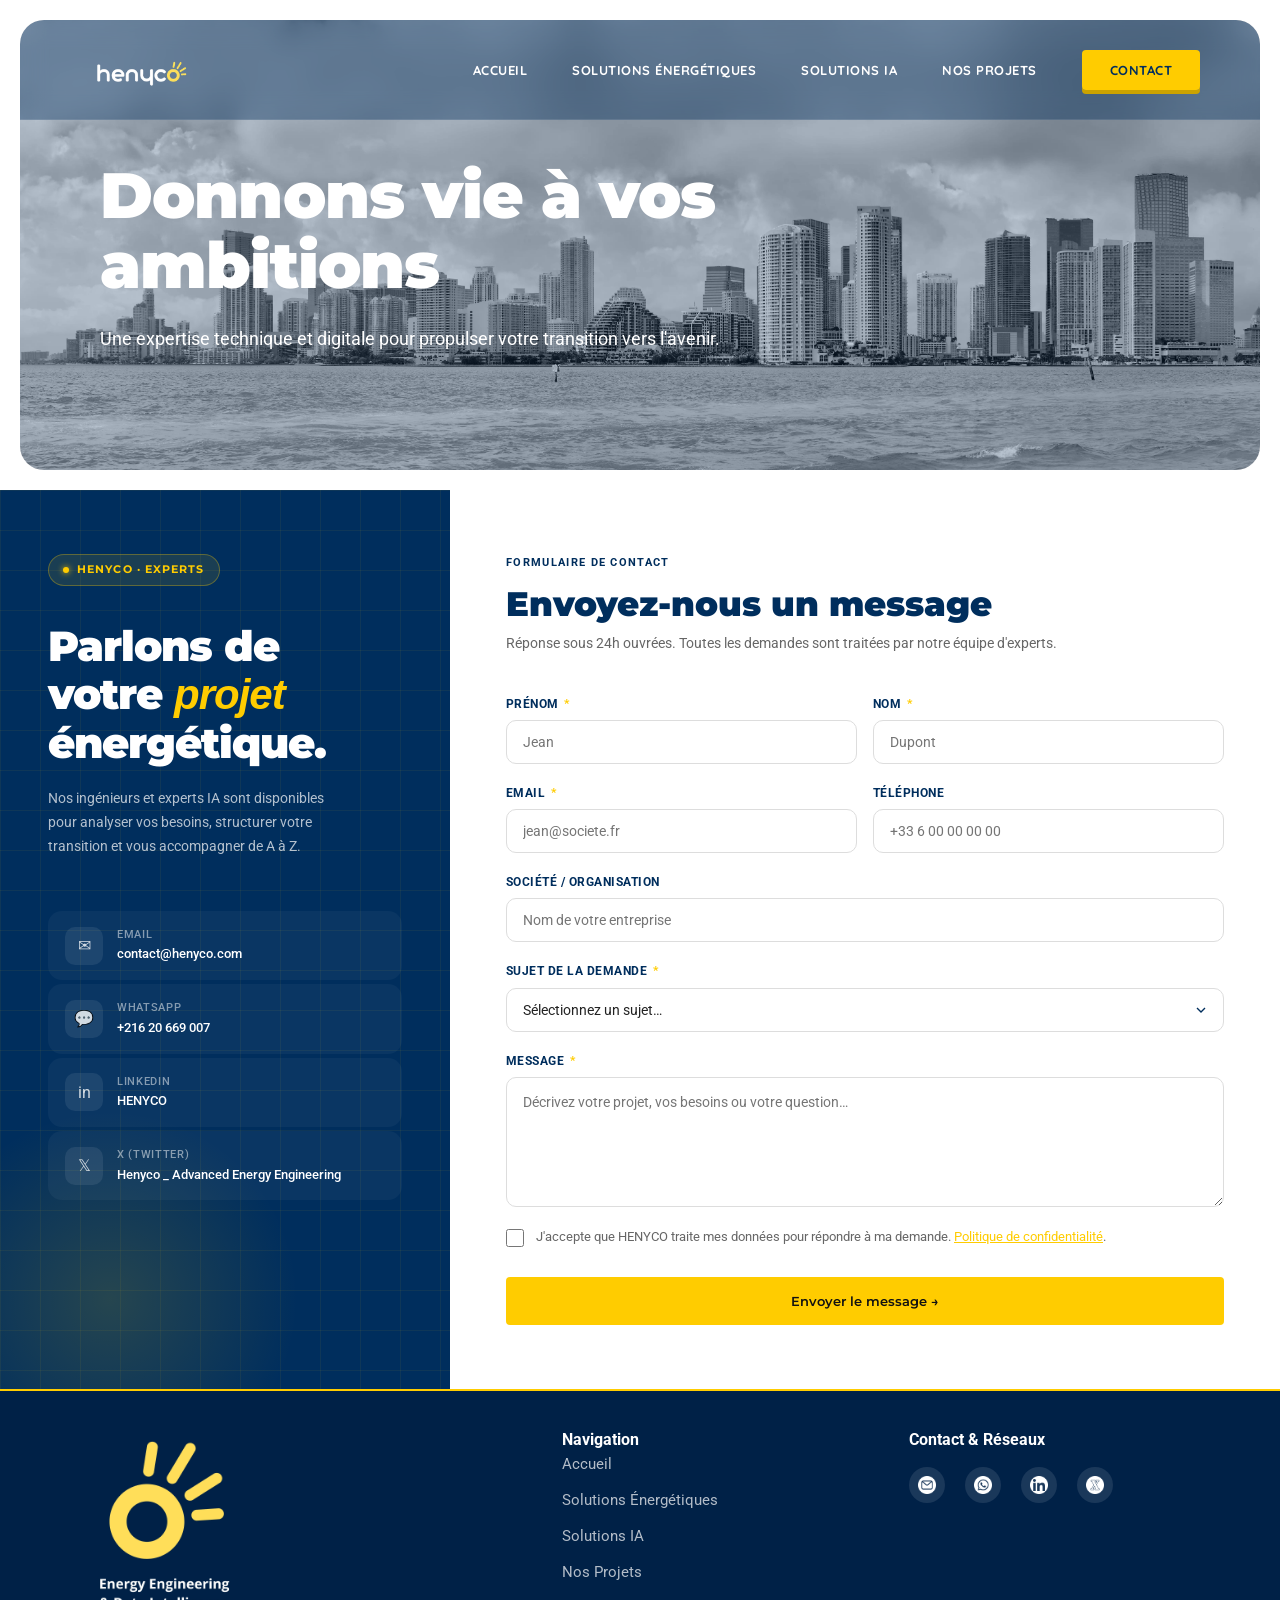
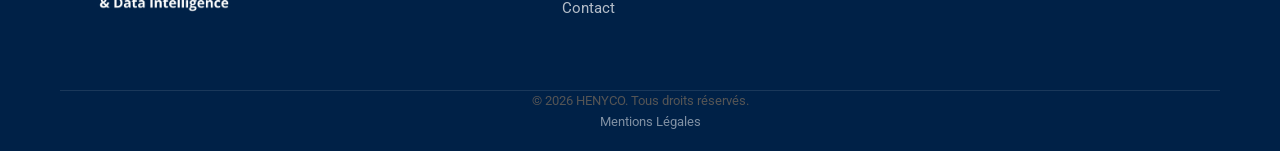
==== commit b4f154d4: "image changement" ====
--- a/contact.html
+++ b/contact.html
@@ -25,7 +25,7 @@
                 <li><a href="contact.html">Contact</a></li>
             </ul>
         </nav>
-        <div class="hero-background" style="background-image: url('Couverture pages/Couverture 61.webp');"></div>
+        <div class="hero-background" style="background-image: url('Couverture pages/Couverture 6.webp');"></div>
         <div class="hero-overlay"></div>
         <div class="hero-content">
             <h1 class="fade-in">Donnons vie à vos ambitions</h1>
